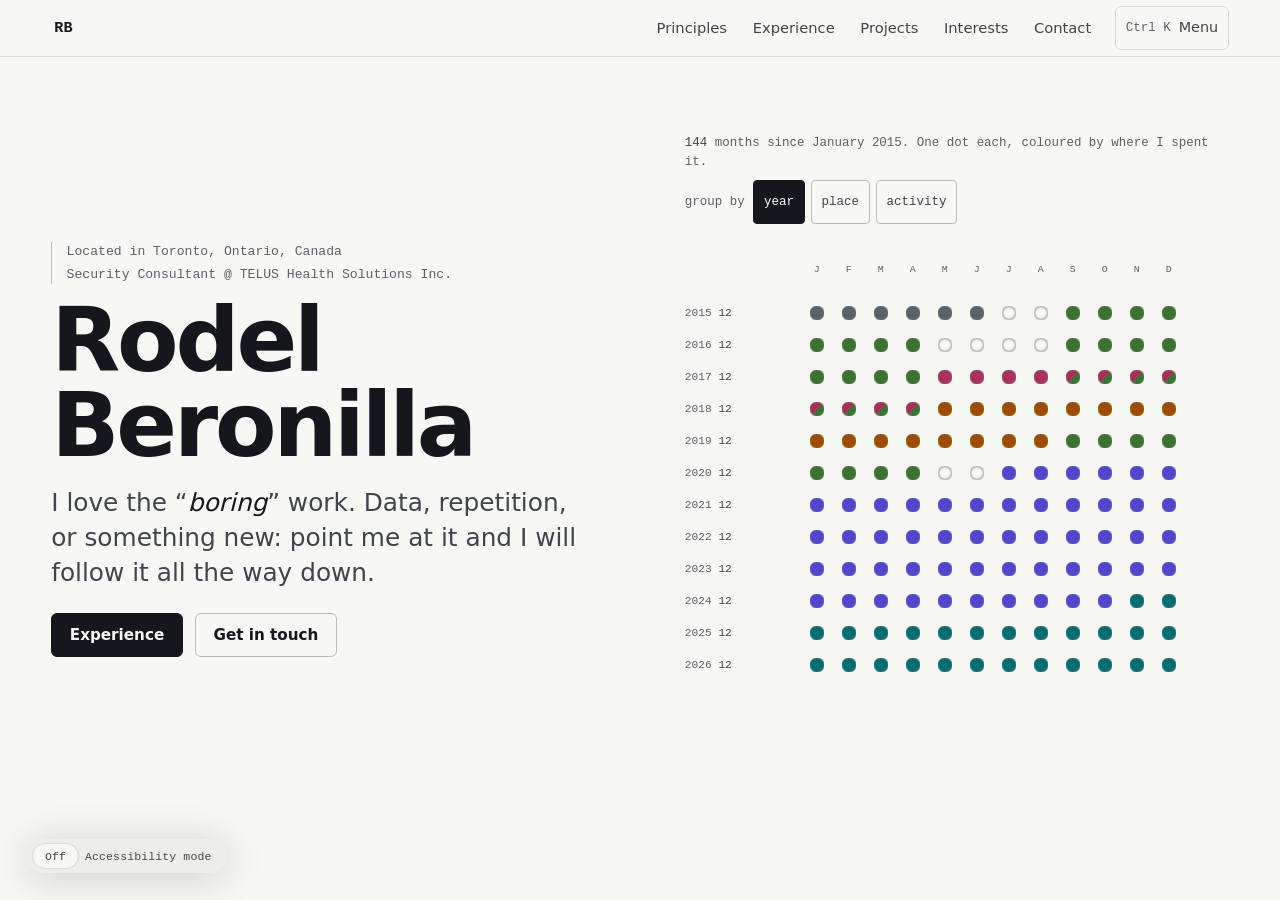
==== site/index.html @ 33fe9b0d "feat(site): accessibility switch matches microsoft.ai (status chip pill bottom-left, in the phone me" ====
<!doctype html>
<html lang="en" class="no-js" data-theme="dark">
<head>
  <meta charset="utf-8">
  <meta name="viewport" content="width=device-width, initial-scale=1, viewport-fit=cover">
  <title>Rodel Beronilla</title>
  <meta name="description" content="Rodel Beronilla. I love the “boring” work: data, repetition, or something new. Security, risk and compliance for healthcare at TELUS Health Solutions in Toronto, Ontario.">
  <link rel="canonical" href="https://beronilla.rodeo/">
  <link rel="icon" href="favicon.svg" type="image/svg+xml">
  <meta name="theme-color" content="#101216" media="(prefers-color-scheme: dark)">
  <meta name="theme-color" content="#f7f7f4" media="(prefers-color-scheme: light)">
  <meta property="og:type" content="profile">
  <meta property="og:title" content="Rodel Beronilla">
  <meta property="og:description" content="I love the “boring” work. Data, repetition, or something new: point me at it and I’ll follow it all the way down.">
  <meta property="og:url" content="https://beronilla.rodeo/">
  <meta property="og:image" content="https://beronilla.rodeo/og.png">
  <meta property="og:image:width" content="1200">
  <meta property="og:image:height" content="630">
  <meta property="og:image:alt" content="Rodel Beronilla. Every month since January 2015, drawn as a grid of dots and grouped by year.">
  <meta name="twitter:card" content="summary_large_image">
  <meta name="twitter:image" content="https://beronilla.rodeo/og.png">

  <link rel="stylesheet" href="style.css">
  <script>document.documentElement.classList.replace('no-js','js');try{var t=localStorage.getItem('theme')||(matchMedia('(prefers-color-scheme: light)').matches?'light':'dark');document.documentElement.setAttribute('data-theme',t)}catch(e){}</script>
  <script src="app.js" defer></script>

  <script type="application/ld+json">
  {"@context":"https://schema.org","@type":"Person","name":"Rodel Beronilla","url":"https://beronilla.rodeo/","jobTitle":"Security Consultant I","worksFor":{"@type":"Organization","name":"TELUS Health Solutions Inc."},"alumniOf":{"@type":"CollegeOrUniversity","name":"Ontario Tech University"},"address":{"@type":"PostalAddress","addressLocality":"Toronto","addressRegion":"Ontario","addressCountry":"CA"},"sameAs":["https://ca.linkedin.com/in/rodel-beronilla","https://github.com/rodelBeronilla"]}
  </script>
</head>
<body>
  <a class="skip" href="#how">Skip to content</a>

  <header class="top">
    <div class="top-in">
      <a class="mark" href="/" aria-label="Rodel Beronilla, home">RB</a>
      <nav class="topnav" aria-label="Sections">
        <a href="#how">Principles</a>
        <a href="#experience">Experience</a>
        <a href="#projects">Projects</a>
        <a href="#interests">Interests</a>
        <a href="#contact">Contact</a>
        <span class="nav-ind" aria-hidden="true"></span>
      </nav>
      <div class="top-actions">
        <button class="cmd-btn" id="cmd-open" type="button" commandfor="cmdk" command="show-modal" aria-haspopup="dialog" aria-controls="cmdk">
          <span class="cmd-key" id="cmd-key" aria-hidden="true">&#8984;K</span><span class="cmd-label">Menu</span>
        </button>
      </div>
    </div>
    <div class="pull" id="pull" aria-hidden="true"><i></i><span>Pull down for menu</span></div>
  </header>
  <div class="sheet" id="sheet" aria-hidden="true" role="dialog" aria-label="Menu">
    <div class="sheet-in">
      <p class="sheet-title">Menu</p>
      <ul class="sheet-list" id="sheet-list"></ul>
      <label class="a11y-switch" for="a11y-switch-m"><span class="a11y-status"><span data-a11y-status aria-hidden="true">Off</span><input id="a11y-switch-m" data-a11y-switch type="checkbox" role="switch" aria-checked="false" aria-label="Accessibility mode"></span><span aria-hidden="true">Accessibility mode</span></label>
      <button class="sheet-close" id="sheet-close" type="button"><i></i>Pull up to close</button>
    </div>
  </div>

  <main>
    <section class="page hero" id="top">
      <div class="page-in hero-grid">
        <div class="hero-inner">
          <p class="meta"><span>Located in Toronto, Ontario, Canada</span><span class="meta-full">Security Consultant @ TELUS Health Solutions Inc.</span><span class="meta-short" aria-hidden="true">Security Consultant @ TELUS Health</span></p>
          <h1 class="name"><span>Rodel</span><span>Beronilla</span></h1>
          <p class="tag">I love the &ldquo;<em>boring</em>&rdquo; work. Data, repetition, or something new: point me at it and I will follow it all the way down.</p>
          <div class="cta">
            <a class="btn primary" href="#experience">Experience</a>
            <a class="btn" href="#contact">Get in touch</a>
          </div>
        </div>
        <figure class="pivot" id="pivot">
          <figcaption class="pivot-head">
            <p class="pivot-q"><span id="pivot-n">143</span> months since January 2015. One dot each, coloured by where I spent it.</p>
            <div class="pivot-ctrl" role="group" aria-label="Group the months by">
              <span class="pivot-lab" aria-hidden="true">group by</span>
              <button type="button" data-view="year" aria-pressed="true">year</button>
              <button type="button" data-view="org" aria-pressed="false">place</button>
              <button type="button" data-view="kind" aria-pressed="false">activity</button>
            </div>
            <p class="pivot-hl" id="pivot-hl" aria-live="polite"></p>
          </figcaption>
          <div class="pivot-plot" id="pivot-plot"></div>
        </figure>
      </div>
    </section>

    <section class="page" id="how">
      <div class="page-in sec">
        <div class="sec-head"><h2 class="kicker">Principles</h2><p class="kicker-sub">Four, wherever I am.</p></div>
        <div class="sec-body">
          <p class="statement statement-lg">The data comes before the answer.</p>
          <p class="lead">I go at a problem like a researcher. I’ll push an approach further than most people would, and when the evidence finally refuses, I stop arguing with it, ask the people around me and take another route.</p>
          <ul class="tenets">
            <li tabindex="0">
              <h3>Say only what is true</h3>
              <p>Integrity and transparency, in practice. I say what I actually know, give credit where it belongs, and own my part when something goes wrong. If a claim needs stretching to sound good, it isn’t mine to make.</p>
              <p class="tenet-why">Trust is slow to earn and quick to lose, and I’d rather be believed than impressive.</p>
            </li>
            <li tabindex="0">
              <h3>Get the question right</h3>
              <p>Context before action. I want to understand what’s really being asked, and why, before I commit to anything, and I’ll keep asking until it’s clear. Once it is, I’m all in.</p>
              <p class="tenet-why">Most wasted effort starts as a good answer to the wrong question.</p>
            </li>
            <li tabindex="0">
              <h3>Start from the data</h3>
              <p>Curiosity with discipline. I’d rather sit with the evidence until the shape of a problem is obvious than defend a solution I reached for too early. When the data disagrees with me, the data wins.</p>
              <p class="tenet-why">Being right early feels good. Being right in the end is what actually helps anyone.</p>
            </li>
            <li tabindex="0">
              <h3>Take something from everything</h3>
              <p>Every job, team and mistake leaves something worth keeping. I pay attention to what each one taught me and carry it into the next thing.</p>
              <p class="tenet-why">The parts that were uncomfortable at the time are the ones I still use.</p>
            </li>
          </ul>
        </div>
      </div>
    </section>

    <section class="page" id="experience">
      <div class="page-in xp">
        <div class="sec-head xp-top"><h2 class="kicker">Experience</h2><p class="kicker-sub">Oldest first. Step through.</p><p class="band-hl" id="band-hl" aria-live="polite"></p></div>
        <div class="band-wrap" id="band-wrap">
          <div class="band-years" id="band-years" aria-hidden="true"></div>
          <div class="band" id="band" role="group" aria-label="Timeline, January 2015 to now"></div>
          <div class="band-under" id="band-under" aria-hidden="true"></div>
        </div>
        <div class="xp-main">
        <ol class="tl xp-roles" id="xp-roles">
            <li data-i="0" data-end="2019" data-from="2018-05" data-to="2019-08"><span class="tl-when">May 2018 to Aug 2019</span><div class="tl-what"><h3>Celestica International</h3><p class="tl-role">Cyber Security and IT Risk Management Intern</p><p>Security governance at a manufacturer whose clients came with regulations attached: audit findings tracked to closure, a multi-factor rollout across sites, account and access validations, and a phishing and awareness programme with reporting on whether it worked.</p><ul class="skills" aria-label="Skills and competencies"><li>Identity and access</li><li>Multi-factor authentication</li><li>Security awareness</li><li>Phishing campaigns</li><li>NIST SP 800-171</li><li>Python</li></ul></div></li>
            <li data-i="1" data-end="2021" data-from="2020-07" data-to="2021-07"><span class="tl-when">Jul 2020 to Jul 2021</span><div class="tl-what"><h3>Rogers Communications</h3><p class="tl-role">Technology New Graduate</p><p>Three four-month rotations: Technology Service Design, Data Networks Engineering, and Device Accreditation. Automated the Android test flows that had been run by hand and documented a wireless geo-location build.</p><ul class="skills" aria-label="Skills and competencies"><li>Test automation</li><li>Android</li><li>Technical documentation</li></ul></div></li>
            <li data-i="2" data-end="2024" data-from="2021-08" data-to="2024-10"><span class="tl-when">Jul 2021 to Oct 2024</span><div class="tl-what"><h3>Rogers Communications</h3><p class="tl-role">Technology Solutions Designer</p><p>Network solutions from requirement to approved design: pinning down what was really being asked for, proving it could be built, costing and scheduling it defensibly, and settling security requirements early enough to shape the design.</p><ul class="skills" aria-label="Skills and competencies"><li>Solution design</li><li>Security architecture</li><li>Requirements analysis</li><li>Risk assessment</li><li>Cost and schedule estimation</li><li>Stakeholder workshops</li></ul></div></li>
            <li data-i="3" data-end="2026" data-from="2024-11" data-to="now"><span class="tl-when">Nov 2024 to now</span><div class="tl-what"><h3>TELUS Health Solutions Inc.</h3><p class="tl-role">Security Consultant I</p><p>Assurance for a health business: the internal assessments behind its certifications, evidence ready before an auditor asks, and impact checks on proposed changes while they’re still proposals. Pipelines and reporting that let a small team keep pace.</p><ul class="skills" aria-label="Skills and competencies"><li>ISO 27001</li><li>SOC 2</li><li>Audit readiness</li><li>PHIPA and PIPEDA</li><li>Quebec Law 25</li><li>Google Apps Script</li><li>Python</li><li>Power BI</li></ul></div></li>
        </ol>
        <div class="xp-nav"><button type="button" class="btn" id="xp-prev" disabled>Earlier</button><button type="button" class="btn" id="xp-next">Later</button><span class="xp-pos" id="xp-pos" aria-live="polite">1 of 4</span></div>
        </div>
        <div class="xp-side">
          <div class="xp-block" id="education">
            <h3 class="kicker">Education</h3>
            <ol class="tl">
              <li class="cred" data-year="2020"><span class="tl-when">Sep 2015 to Apr 2020 <small class="cred-tag">in progress</small></span><div class="tl-what"><h3>Ontario Tech University</h3><p>Bachelor of Information Technology (Honours), Networking and Information Technology Security.</p><p class="honours"><span class="cred" data-year="2015">Dean&rsquo;s List 2015</span>, <span class="cred" data-year="2020">President&rsquo;s List 2020</span>.</p><ul class="skills" aria-label="Skills and competencies"><li>Penetration testing</li><li>Digital forensics</li><li>Cryptography</li><li>Routing and switching</li><li>SQL</li><li>Linux hardening</li></ul></div></li>
            </ol>
          </div>
          <div class="xp-block" id="certifications">
            <h3 class="kicker">Certifications</h3>
            <ol class="tl">
              <li class="cred" data-year="2026"><span class="tl-when">Nov 2026 <small class="cred-tag">later</small></span><div class="tl-what"><h3>Certified Information Systems Security Professional (CISSP)</h3><p>ISC<sup>2</sup>. <a href="https://www.credly.com/badges/d0cca9c0-13dc-4911-b00d-494c27513bf5/public_url" target="_blank" rel="noopener noreferrer">Verify on Credly</a></p></div></li>
              <li class="cred" data-year="2026"><span class="tl-when">Oct 2026 <small class="cred-tag">later</small></span><div class="tl-what"><h3>SQL (Advanced)</h3><p>HackerRank. <a href="https://www.hackerrank.com/certificates/8c44d48ef649" target="_blank" rel="noopener noreferrer">Verify on HackerRank</a></p></div></li>
            </ol>
          </div>
        </div>
      </div>
    </section>

    <section class="page" id="projects">
      <div class="page-in sec">
        <div class="sec-head"><h2 class="kicker">Projects</h2><p class="kicker-sub">Three in use, one still an idea.</p></div>
        <div class="sec-body">
          <ul class="built">
            <li>
              <a href="https://fantasyscout.beronilla.rodeo/" target="_blank" rel="noopener noreferrer"><h3>FantasyScout<i class="arrow" aria-hidden="true"><svg viewBox="0 0 24 24"><path d="M7 17L17 7M9 7h8v8"/></svg></i></h3></a>
              <p class="built-meta"><i class="st st-live" aria-hidden="true"></i>Open source, MIT. <a href="https://github.com/rodelBeronilla/fantasyscout" target="_blank" rel="noopener noreferrer">Source</a></p>
              <p>A data platform for fantasy basketball. Pulls from public sources, checks what it pulls, and serves a scouting board, a notebook or a SQL console in the browser.</p>
              <ul class="skills" aria-label="Built with"><li>Python</li><li>dbt</li><li>Databricks</li><li>Delta Lake</li><li>Cloudflare</li><li>Astro</li><li>React</li><li>GitHub Actions</li></ul>
            </li>
            <li>
              <a href="https://volleyballtactics.beronilla.rodeo/" target="_blank" rel="noopener noreferrer"><h3>volleyball-tactics<i class="arrow" aria-hidden="true"><svg viewBox="0 0 24 24"><path d="M7 17L17 7M9 7h8v8"/></svg></i></h3></a>
              <p class="built-meta"><i class="st st-live" aria-hidden="true"></i>Self-hosted, for my team</p>
              <p>Lineups, rotations and formations for a volleyball team, set up in a minute and shared. Replaced the scrap paper before every match.</p>
              <ul class="skills" aria-label="Built with"><li>React</li><li>Vite</li><li>Docker</li><li>Caddy</li></ul>
            </li>
            <li>
              <h3>NIST OSCAL assessment platform</h3>
              <p class="built-meta"><i class="st st-plan" aria-hidden="true"></i>Planned. Nothing built yet</p>
              <p>Assessments still run on scattered documents and the same evidence gets gathered twice. OSCAL makes a control a record instead of a paragraph; this is the tool to build on it.</p>
              <ul class="skills" aria-label="Built on"><li>OSCAL</li><li>NIST SP 800-53</li><li>Python</li></ul>
            </li>
            <li>
              <h3>This site</h3>
              <p class="built-meta"><i class="st st-here" aria-hidden="true"></i>You are here</p>
              <p>Portfolio. Work and background in one place, built to load fast.</p>
              <ul class="skills" aria-label="Built with"><li>HTML</li><li>CSS</li><li>JavaScript</li><li>Caddy</li><li>Python</li></ul>
            </li>
          </ul>
        </div>
      </div>
    </section>

    <section class="page" id="interests">
      <div class="page-in sec">
        <div class="sec-head"><h2 class="kicker">Interests</h2><p class="kicker-sub">What they connect to. Pick one and go in.</p></div>
        <div class="sec-body">
          <div class="field-wrap">
            <svg class="links" id="ilinks" aria-hidden="true"></svg>
            <ul class="ifield" id="ifield">
              <li class="node"><button type="button" class="node-top" aria-expanded="false"><span class="node-name">Volleyball</span><span class="node-flavour">Outside hitter.</span></button><ol class="node-levels"><li>I play outside hitter and run my team’s lineups and rotations.</li><li class="ph">Placeholder: how I got into volleyball.</li><li>The lineups got drawn on scrap paper before every match until I built <a href="#projects">volleyball-tactics</a>.</li></ol></li>
              <li class="node"><button type="button" class="node-top" aria-expanded="false"><span class="node-name">Basketball</span><span class="node-flavour">Raptors, and the Tempo.</span></button><ol class="node-levels"><li>I follow the Raptors and the Tempo and play fantasy in both leagues; <a href="#projects">FantasyScout</a> is the numbers side of that.</li><li class="ph">Placeholder: how I got into basketball.</li><li>I got to two Tempo games this year: against the Lynx during the Carnival Celebration Game, and against the Fever during the mascot unveiling.</li></ol></li>
              <li class="node"><button type="button" class="node-top" aria-expanded="false"><span class="node-name">Baseball</span><span class="node-flavour">Blue Jays.</span></button><ol class="node-levels"><li>A fan, not a player.</li><li class="ph">Placeholder: how I got into baseball.</li><li class="ph">Placeholder: a specific baseball story.</li></ol></li>
              <li class="node"><button type="button" class="node-top" aria-expanded="false"><span class="node-name">MMA</span><span class="node-flavour">UFC and PFL.</span></button><ol class="node-levels"><li>A fan of both promotions.</li><li class="ph">Placeholder: how I got into mma.</li><li class="ph">Placeholder: a specific mma story.</li></ol></li>
              <li class="node"><button type="button" class="node-top" aria-expanded="false"><span class="node-name">Photography</span><span class="node-flavour">Street, mostly.</span></button><ol class="node-levels"><li>Street first, portraits and landscapes when the light is right.</li><li class="ph">Placeholder: how I got into photography.</li><li class="ph">Placeholder: a specific photography story.</li></ol></li>
              <li class="node"><button type="button" class="node-top" aria-expanded="false"><span class="node-name">Board games</span><span class="node-flavour">When there’s a table.</span></button><ol class="node-levels"><li>Whatever’s on the table.</li><li class="ph">Placeholder: how I got into board games.</li><li class="ph">Placeholder: a specific board games story.</li></ol></li>
              <li class="node"><button type="button" class="node-top" aria-expanded="false"><span class="node-name">Shooters</span><span class="node-flavour">Competitive ones, when there’s time.</span></button><ol class="node-levels"><li>Competitive when there’s time, casual when there isn’t.</li><li class="ph">Placeholder: how I got into shooters.</li><li class="ph">Placeholder: a specific shooters story.</li></ol></li>
              <li class="node"><button type="button" class="node-top" aria-expanded="false"><span class="node-name">Film and TV</span><span class="node-flavour">Sci-fi and fantasy, crime and thrillers.</span></button><ol class="node-levels"><li>Sci-fi and fantasy, crime and thrillers, comedy, action, horror.</li><li class="ph">Placeholder: how I got into film and tv.</li><li class="ph">Placeholder: a specific film and tv story.</li></ol></li>
              <li class="node"><button type="button" class="node-top" aria-expanded="false"><span class="node-name">Work, off the clock</span><span class="node-flavour">Data engineering and analytics.</span></button><ol class="node-levels"><li>Data engineering and analytics, AI security and governance, compliance, and the security tooling that joins them.</li><li class="ph">Placeholder: how I got into work, off the clock.</li><li>The next thing is the <a href="#projects">OSCAL assessment platform</a>.</li></ol></li>
              <li class="node sat"><a class="node-top" href="#projects"><span class="node-name">FantasyScout</span><span class="node-flavour">project</span></a></li>
              <li class="node sat"><a class="node-top" href="#projects"><span class="node-name">volleyball-tactics</span><span class="node-flavour">project</span></a></li>
              <li class="node sat"><a class="node-top" href="#projects"><span class="node-name">OSCAL platform</span><span class="node-flavour">planned</span></a></li>
            </ul>
            <div class="focus" id="ifocus" hidden></div>
          </div>
        </div>
      </div>
    </section>

    <section class="page page-end" id="contact">
      <div class="page-in sec">
        <div class="sec-head"><h2 class="kicker">Contact</h2><p class="kicker-sub">Straight to my inbox.</p></div>
        <div class="sec-body">
          <p class="statement statement-lg">Say hello.</p>
          <p class="lead">This lands in my inbox and I reply from there. LinkedIn works too, and GitHub is where the building happens.</p>
          <form class="mailform" action="/contact" method="post">
            <div class="field"><label for="c-name">Name</label><input id="c-name" name="name" type="text" required autocomplete="name" maxlength="120"></div>
            <div class="field"><label for="c-email">Your email</label><input id="c-email" name="email" type="email" required autocomplete="email" maxlength="200"></div>
            <div class="field field-wide"><label for="c-msg">Message</label><textarea id="c-msg" name="message" required rows="5" maxlength="4000"></textarea></div>
            <div class="field-foot"><div class="meter" aria-hidden="true"><i id="c-meter"></i></div><span class="count" id="c-count"></span></div>
            <div class="field hp" aria-hidden="true"><label for="c-site">Website</label><input id="c-site" name="website" type="text" tabindex="-1" autocomplete="off"></div>
            <div class="cta">
              <button class="btn primary" type="submit" id="c-send">Send</button>
              <a class="btn" href="https://ca.linkedin.com/in/rodel-beronilla" rel="me">LinkedIn</a>
              <a class="btn" href="https://github.com/rodelBeronilla" rel="me">GitHub</a>
            </div>
          </form>
        </div>
      </div>
      <footer class="foot">
        <p>&copy; 2026 Rodel Beronilla. No analytics, no trackers, nothing to accept.</p>
        <p><span id="colophon-live">System fonts, no images, one stylesheet, one script.</span> No frameworks, no build step.</p>
        <p class="foot-print"><button type="button" class="linkish" id="print-link">Print or save as PDF</button></p>
      </footer>
    </section>
  </main>
  <nav class="a11y" aria-label="Accessibility controls"><label class="a11y-switch" for="a11y-switch"><span class="a11y-status"><span data-a11y-status aria-hidden="true">Off</span><input id="a11y-switch" data-a11y-switch type="checkbox" role="switch" aria-checked="false" aria-label="Accessibility mode"></span><span aria-hidden="true">Accessibility mode</span></label></nav>
  <nav class="swipe" id="swipe" aria-label="Views">
    <i class="chev" aria-hidden="true"></i>
    <ol class="swipe-dots" id="swipe-dots"></ol>
    <i class="chev r" aria-hidden="true"></i>
    <span class="swipe-txt" id="swipe-txt">Swipe for next</span>
  </nav>


  <dialog class="cmdk" id="cmdk" aria-label="Command menu">
    <div class="cmdk-in">
      <div class="cmdk-bar"><input class="cmdk-input" id="cmdk-input" type="text" placeholder="Type a command or search" autocomplete="off" spellcheck="false" aria-label="Search commands"><button class="cmdk-close" id="cmdk-close" type="button" aria-label="Close menu">Close</button></div>
      <ul class="cmdk-list" id="cmdk-list" role="listbox"></ul>
      <p class="cmdk-hint"><span>&#8593;&#8595; navigate</span><span>&#8629; run</span><span>esc close</span></p>
    </div>
  </dialog>
</body>
</html>
---- site/style.css ----
/* beronilla.rodeo: one screen per section, built around the data */

:root {
  color-scheme: dark;
  --bg:     light-dark(#f7f7f4, #101216);
  --bg-2:   light-dark(#eeeee9, #171a20);
  --fg:     light-dark(#15171c, #eceef2);
  --fg-2:   light-dark(#40444d, #b4b9c4);
  --muted:  light-dark(#5b606b, #8c93a1);
  --line:   light-dark(#d9d9d2, #262a33);
  --line-2: light-dark(#bdbdb4, #3a404c);
  --accent: light-dark(#0b6b73, #5fd0d8);
  --mark:   light-dark(#9a4d00, #ffb454);
  --violet: light-dark(#4f46c8, #a49cff);
  --edu:    light-dark(#3f7033, #8fcf7a);
  --rose:   light-dark(#a3325c, #f58fb4);
  --sans: system-ui, -apple-system, "Segoe UI", Roboto, "Helvetica Neue", Arial, sans-serif;
  --mono: ui-monospace, "SF Mono", Menlo, Consolas, "Liberation Mono", monospace;
  --ease: cubic-bezier(.2, .75, .25, 1);
  --gutter: clamp(1.25rem, 4vw, 4rem);
  --wrap: min(100%, 86rem);
  --top-h: 3.5rem;
  --page-pad: clamp(1.5rem, 4vh, 4rem);
  box-sizing: border-box;
}
html[data-theme="light"] { color-scheme: light; }
html[data-theme="dark"]  { color-scheme: dark; }
*, *::before, *::after { box-sizing: inherit; }

html { background: var(--bg); -webkit-text-size-adjust: 100%; }
body {
  margin: 0; background: var(--bg); color: var(--fg);
  font: clamp(1rem, .25vw + .95rem, 1.1rem)/1.6 var(--sans);
  font-variant-numeric: tabular-nums;
}
a { color: inherit; text-decoration-color: var(--line-2); text-underline-offset: .22em; }
a:hover { text-decoration-color: var(--accent); }
:focus-visible { outline: 2px solid var(--accent); outline-offset: 3px; border-radius: 2px; }
h1, h2, h3, p, ul, ol { margin: 0; }
ul, ol { padding: 0; list-style: none; }
button { font: inherit; color: inherit; background: none; border: 0; cursor: pointer; }
.skip { position: absolute; left: -999px; top: 0; background: var(--fg); color: var(--bg); padding: .5rem .8rem; z-index: 100; }
.skip:focus { left: .5rem; top: .5rem; }

/* top bar */
.top { position: sticky; top: 0; z-index: 20; background: var(--bg); border-bottom: 1px solid var(--line); padding-top: env(safe-area-inset-top, 0); }
.top-in { display: flex; align-items: center; gap: 1.5rem; width: var(--wrap); margin: 0 auto; height: var(--top-h); padding: 0 var(--gutter); }
.mark { font: 600 .95rem var(--mono); text-decoration: none; letter-spacing: .02em; min-width: 2.75rem; min-height: 2.75rem; display: grid; place-items: center; margin-left: -.6rem; }
.topnav { display: flex; gap: clamp(1rem, 2vw, 2rem); margin-left: auto; position: relative; }
.nav-ind { position: absolute; bottom: .45rem; left: 0; width: 0; height: 1px; background: var(--accent); opacity: 0; transition: left .3s var(--ease), width .3s var(--ease), opacity .2s; }
.nav-ind.on { opacity: 1; }
.topnav a { color: var(--fg-2); text-decoration: none; font-size: .92rem; padding: .5rem 0; border-bottom: 1px solid transparent; white-space: nowrap; }
.topnav a:hover { border-bottom-color: var(--line-2); }
.topnav a:hover, .topnav a[aria-current] { color: var(--fg); }
.top-actions { display: flex; align-items: center; gap: .25rem; }
.pull, .sheet, .swipe { display: none; }
.a11y { position: fixed; left: calc(27px + env(safe-area-inset-left, 0)); bottom: calc(27px + env(safe-area-inset-bottom, 0)); z-index: 25; display: flex; align-items: center; padding: 4px 15px 4px 5px; border-radius: 50px; background: var(--bg-2); color: var(--fg-2); box-shadow: 0 4px 40px rgb(0 0 0 / .18); }
.a11y-switch { display: flex; align-items: center; gap: 6px; font: .72rem var(--mono); letter-spacing: .01em; color: inherit; cursor: pointer; user-select: none; }
.a11y-status { position: relative; display: inline-grid; place-items: center; width: 47px; height: 26px; border-radius: 50px; background: var(--bg); color: var(--fg-2); border: 1px solid var(--line); transition: background .15s, color .15s, border-color .15s; }
.a11y-status input { position: absolute; inset: 0; width: 100%; height: 100%; margin: 0; appearance: none; -webkit-appearance: none; border: 0; background: transparent; border-radius: 50px; cursor: pointer; }
.a11y-status input:focus-visible { outline: 2px solid var(--accent); outline-offset: 2px; }
.a11y-status.is-checked { background: var(--fg); color: var(--bg); border-color: var(--fg); }
.sheet .a11y-switch { display: none; }
.no-js .a11y, .no-js .a11y-switch { display: none; }
.cmd-btn { display: flex; gap: .5rem; align-items: center; min-height: 2.75rem; padding: 0 .6rem; color: var(--fg-2); font-size: .9rem; border: 1px solid var(--line); border-radius: 6px; }
.cmd-btn:hover { border-color: var(--line-2); color: var(--fg); }
.cmd-key { font: .78rem var(--mono); color: var(--muted); }

/* one view at a time; a view taller than the screen scrolls inside itself, the document never does */
.page { display: flex; padding: var(--page-pad) 0; border-top: 1px solid var(--line-2); }
.page:first-of-type { border-top: 0; }
.page-in { width: var(--wrap); margin: auto; padding: 0 var(--gutter); }
.js body { height: 100dvh; display: flex; flex-direction: column; overflow: hidden; }
.js main { flex: 1; min-height: 0; }
.js .page { display: none; height: 100%; overflow-y: auto; overflow-x: hidden; border-top: 0; }
@media (min-width: 56.01rem) and (pointer: fine) { .js .page { padding-bottom: calc(var(--page-pad) + 3.6rem); } }
.js .page.on { display: flex; }

/* hero */
.hero-grid { display: grid; grid-template-columns: minmax(0, 1fr) minmax(0, 34rem); gap: clamp(1rem, 3vh, 3.5rem) clamp(2rem, 5vw, 5rem); align-items: center; }
.meta { display: grid; justify-items: start; gap: .2rem; font: .82rem/1.45 var(--mono); color: var(--muted); margin-bottom: clamp(.6rem, 1.6vh, 1.4rem); border-left: 1px solid var(--line-2); padding-left: .9rem; }
.meta span { text-wrap: nowrap; }
.meta-short { display: none; }
.name { font-size: min(clamp(2.6rem, 7vw, 6.5rem), 10dvh); line-height: .95; font-weight: 650; letter-spacing: -.035em; }
.name span { display: block; }
.tag em { font-style: italic; color: var(--fg); }
.tag { margin-top: clamp(.6rem, 2vh, 2rem); max-width: 34rem; font-size: min(clamp(1.05rem, 1vw + .8rem, 1.55rem), 3dvh); line-height: 1.4; color: var(--fg-2); text-wrap: pretty; }
.cta { display: flex; flex-wrap: wrap; gap: .75rem; margin-top: clamp(.9rem, 2.5vh, 2.25rem); }
.btn { display: inline-flex; align-items: center; min-height: 2.75rem; padding: 0 1.1rem; border: 1px solid var(--line-2); border-radius: 6px; text-decoration: none; font-weight: 550; font-size: .95rem; }
.btn:hover { border-color: var(--fg); }
.btn.primary { background: var(--fg); color: var(--bg); border-color: var(--fg); }
.btn.primary:hover { background: var(--accent); border-color: var(--accent); }

/* sections */
.sec { display: grid; grid-template-columns: minmax(8rem, 12rem) minmax(0, 1fr); column-gap: clamp(1.5rem, 4vw, 4rem); }
.sec-head { align-self: start; }
.kicker { font: 600 .85rem var(--mono); letter-spacing: .02em; color: var(--accent); }
.kicker-sub { margin-top: .4rem; font-size: .85rem; line-height: 1.4; color: var(--muted); }
.sec-body { min-width: 0; }
.statement { font-size: min(clamp(1.8rem, 3vw + .7rem, 3.2rem), 7dvh); line-height: 1.1; letter-spacing: -.025em; font-weight: 650; margin-bottom: clamp(.5rem, 1.5vh, 1rem); }
.statement-lg { font-size: min(clamp(2.4rem, 5vw + .8rem, 5rem), 8dvh); }
.statement .w { display: inline-block; }
.js .statement.rise .w { opacity: 0; transform: translateY(.45em); animation: rise .48s var(--ease) forwards; }
@keyframes rise { to { opacity: 1; transform: none; } }
.lead { font-size: clamp(1.02rem, .4vw + .9rem, 1.25rem); color: var(--fg-2); max-width: 46rem; text-wrap: pretty; }
.rules { margin-top: clamp(1.5rem, 4vh, 3rem); display: grid; gap: clamp(1rem, 2.5vh, 2.25rem) clamp(1.5rem, 3vw, 3rem); grid-template-columns: repeat(auto-fit, minmax(22rem, 1fr)); }

/* interests: a field of nine things, each one a zoom into the next fact */
.field-wrap { position: relative; }
.ifield { position: relative; height: clamp(24rem, calc(100dvh - var(--top-h) - 2 * var(--page-pad) - 1rem), 30rem); }
.links { position: absolute; inset: 0; width: 100%; height: 100%; overflow: visible; pointer-events: none; }
.links line { stroke: var(--line-2); stroke-width: 1; shape-rendering: crispEdges; transition: stroke .3s var(--ease), opacity .3s var(--ease); }
.links line.lit { stroke: var(--accent); }
.field-wrap.hl .links line:not(.lit), .field-wrap.zoomed .links line { opacity: .5; }
.ifield { z-index: 1; }
.node { --base: translate(-50%, 0); position: absolute; left: var(--x); top: var(--y); width: 11rem; transform: var(--base); transition: opacity .35s var(--ease), transform .35s var(--ease); }
.node:nth-child(1) { --x: 14%; --y: 22%; }
.node:nth-child(2) { --x: 38%; --y: 22%; }
.node:nth-child(3) { --x: 62%; --y: 22%; }
.node:nth-child(4) { --x: 86%; --y: 22%; }
.node:nth-child(5) { --x: 14%; --y: 58%; }
.node:nth-child(8) { --x: 38%; --y: 58%; }
.node:nth-child(6) { --x: 62%; --y: 58%; }
.node:nth-child(7) { --x: 86%; --y: 58%; }
.node:nth-child(9) { --x: 50%; --y: 84%; }
.node.sat { width: auto; --base: translate(-50%, 0); }
.anchor { position: absolute; left: 50%; top: 0; width: 7px; height: 7px; border-radius: 50%; background: var(--line-2); transform: translate(-50%, -50%); transition: background .3s var(--ease); }
.node.sat .anchor { display: none; }
.node.hot .anchor, .node.near .anchor { background: var(--accent); }
.ifield.hl .node:not(.near):not(.hot) { opacity: .5; }
.ifield.hl .node.hot { transform: var(--base) scale(1.04); }
.node-top { display: grid; gap: .1rem; justify-items: center; text-align: center; padding: .55rem .4rem .3rem; margin: 0; border-radius: 6px; color: inherit; text-decoration: none; width: 100%; }
.node-top:hover .node-name, .node-top:focus-visible .node-name { text-decoration: underline; text-decoration-color: var(--accent); text-underline-offset: .2em; }
.node-name { font-weight: 620; font-size: clamp(1rem, .35vw + .85rem, 1.2rem); line-height: 1.2; white-space: nowrap; }
.node-flavour { color: var(--muted); font-size: .8rem; line-height: 1.3; max-width: 20ch; display: -webkit-box; -webkit-line-clamp: 2; -webkit-box-orient: vertical; overflow: hidden; text-wrap: balance; }
.node.sat .node-top { padding: .28rem .6rem; border: 1px solid var(--line-2); border-radius: 999px; grid-auto-flow: column; align-items: baseline; gap: .4rem; background: var(--bg); }
.node.sat .node-name { font: 500 .7rem var(--mono); }
.node.sat .node-flavour { font: .6rem var(--mono); max-width: none; display: block; }
.js .node-levels { display: none; }
.js .ifield.zoomed { pointer-events: none; }
.js .ifield.zoomed .node { opacity: 0; }
.js .ifield.zoomed .node.chosen { opacity: .12; transform: var(--base) scale(1.12); }
.focus { position: absolute; inset: 0; z-index: 2; display: grid; align-content: center; justify-items: start; gap: .6rem; max-width: 40rem; margin: 0 auto; opacity: 0; transform: scale(.6); transition: opacity .45s var(--ease), transform .45s var(--ease); pointer-events: none; }
.focus[hidden] { display: none; }
.focus.on { opacity: 1; transform: none; pointer-events: auto; }
.focus-name { font: 600 .85rem var(--mono); letter-spacing: .02em; color: var(--accent); }
.trail { display: grid; gap: .2rem; }
.trail li { color: var(--fg-2); opacity: .6; font-size: 1rem; line-height: 1.4; }
.fact { font-size: clamp(1.4rem, 1.6vw + .8rem, 2.3rem); line-height: 1.2; letter-spacing: -.02em; font-weight: 620; text-wrap: pretty; transform-origin: left center; }
.fact a { text-decoration-color: var(--line-2); }
.fact.ph, .trail li.ph, .node-levels li.ph { color: var(--muted); font-style: italic; font-weight: 500; }
.focus-foot { display: flex; align-items: center; gap: .75rem; margin-top: .5rem; }
.depth { display: inline-flex; gap: 4px; margin-right: .25rem; }
.depth i { width: 8px; height: 8px; border-radius: 50%; box-shadow: inset 0 0 0 2px var(--line-2); transition: background .25s, box-shadow .25s; }
.depth i.on { background: var(--accent); box-shadow: inset 0 0 0 2px var(--accent); }
.focus-foot .btn[disabled] { opacity: .6; cursor: default; }
/* arrival: nodes land left to right, then the rails draw */
.js .ifield:not(.in) .node { opacity: 0; transform: var(--base) scale(.85); }
.js .ifield.in .node { transition-delay: var(--d, 0ms); }
.links line { stroke-dasharray: var(--len, 1000); stroke-dashoffset: var(--len, 1000); }
.field-wrap.in .links line { stroke-dashoffset: 0; transition: stroke-dashoffset .6s ease .55s, stroke .3s var(--ease), opacity .3s var(--ease); }
@keyframes breathe { to { transform: scale(1.02); } }
.js .ifield.in .node-top { animation: breathe 7s ease-in-out infinite alternate; }
.js .ifield.in .node:nth-child(even) .node-top { animation-duration: 8.5s; animation-direction: alternate-reverse; }
.js .ifield.in .node:nth-child(3n) .node-top { animation-delay: -3s; }
.no-js .ifield { display: block; height: auto; }
.no-js .node { position: static; transform: none; width: auto; margin: 0 0 1rem; max-width: none; }
.no-js .node-top { justify-items: start; text-align: left; }
.no-js .links, .no-js .anchor { display: none; }
.no-js .node-flavour { max-width: none; display: block; }
.no-js .node-levels { display: grid; gap: .15rem; padding: .25rem 0 0 .9rem; border-left: 1px solid var(--line-2); color: var(--fg-2); font-size: .95rem; }
@media (max-width: 56rem) {
  .ifield { height: auto; max-height: calc(100dvh - var(--top-h) - 2 * var(--page-pad) - 5rem); display: flex; flex-direction: column; justify-content: center; gap: .15rem; padding-left: 2.1rem; }
  .node, .node.sat { --base: translate(0, 0); position: relative; left: auto; top: auto; width: auto; }
  .node:nth-child(1) { order: 1; } .node:nth-child(11) { order: 2; } .node:nth-child(2) { order: 3; } .node:nth-child(10) { order: 4; }
  .node:nth-child(3) { order: 5; } .node:nth-child(4) { order: 6; } .node:nth-child(5) { order: 7; margin-top: .9rem; } .node:nth-child(8) { order: 8; }
  .node:nth-child(6) { order: 9; } .node:nth-child(7) { order: 10; } .node:nth-child(9) { order: 11; margin-top: .9rem; } .node:nth-child(12) { order: 12; }
  .anchor { left: -1rem; top: .95rem; transform: translate(-50%, -50%); }
  .node.sat { align-self: start; margin-left: 1.4rem; }
  .node-top { width: auto; padding: .25rem .4rem; justify-items: start; text-align: left; gap: .05rem; }
  .node { align-self: start; }
  .node-name { font-size: .95rem; }
  .node-flavour { font-size: .74rem; line-height: 1.25; max-width: none; -webkit-line-clamp: 1; }
  .node.sat .node-top { padding: .2rem .5rem; }
  .focus { max-width: none; }
}

/* principles */
.tenets { margin-top: clamp(.75rem, 2.5vh, 2.5rem); display: grid; gap: clamp(.5rem, 1.8vh, 2rem) clamp(1.5rem, 3vw, 3.5rem); grid-template-columns: repeat(2, minmax(0, 1fr)); }
.tenets > li { border-top: 1px solid var(--line-2); padding-top: clamp(.45rem, 1.2vh, .8rem); transition: opacity .25s var(--ease); }
/* when the four do not fit the screen they fold to their titles and open one at a time */
.js .tenets.fold > li { cursor: pointer; }
.js .tenets.fold > li > h3 { display: flex; justify-content: space-between; gap: 1rem; margin-bottom: 0; }
.js .tenets.fold > li > h3::after { content: "+"; color: var(--muted); font-weight: 400; }
.js .tenets.fold > li.open > h3 { margin-bottom: .3rem; }
.js .tenets.fold > li.open > h3::after { content: "\2212"; }
.js .tenets.fold > li > p { display: none; }
.js .tenets.fold > li.open > p { display: block; }
.js .tenets.fold > li.open .tenet-why { max-height: none; opacity: 1; margin-top: .6rem; }
.tenets > li:focus-visible { outline-offset: 6px; }
@media (max-width: 56rem) { .tenets { grid-template-columns: minmax(0, 1fr); } }
@media (hover: hover) {
  .js .tenet-why { max-height: 0; opacity: 0; overflow: hidden; margin-top: 0; transition: max-height .4s var(--ease), opacity .3s var(--ease), margin-top .3s var(--ease); }
  .js .tenets > li:hover .tenet-why, .js .tenets > li:focus-within .tenet-why { max-height: 8rem; opacity: 1; margin-top: .6rem; }
  .js .tenets:hover > li:not(:hover), .js .tenets:focus-within > li:not(:focus-within) { opacity: .5; }
}
.tenets h3 { font-size: 1.05rem; font-weight: 620; margin-bottom: .3rem; }
.tenets p { color: var(--fg-2); font-size: .95rem; text-wrap: pretty; }
.tenet-why { margin-top: .6rem; font-size: .88rem !important; color: var(--muted) !important; font-style: italic; }
.rules li { border-top: 1px solid var(--line); padding-top: 1rem; }
.rules h3, .built h3 { font-size: 1.05rem; font-weight: 620; margin-bottom: .35rem; }
.rules p, .built p { color: var(--fg-2); font-size: .96rem; text-wrap: pretty; }
/* contact form: plain fields, the same radius and rules as the buttons */
.mailform { margin-top: clamp(.75rem, 2vh, 2rem); display: grid; gap: clamp(.5rem, 1.2vh, .9rem) 1.25rem; grid-template-columns: repeat(2, minmax(0, 1fr)); max-width: 46rem; }
.field { display: grid; gap: .3rem; position: relative; }
.field::after { content: ""; position: absolute; left: 0; right: 0; bottom: 0; height: 2px; background: var(--accent); transform: scaleX(0); transform-origin: left; transition: transform .35s var(--ease); }
.field:focus-within::after { transform: scaleX(1); }
.field-foot { grid-column: 1 / -1; display: flex; align-items: center; gap: .75rem; margin-top: -.5rem; min-height: 1.2rem; }
.meter { flex: 1; height: 2px; background: transparent; overflow: hidden; }
.meter i { display: block; height: 100%; background: var(--accent); transform: scaleX(0); transform-origin: left; transition: transform .2s linear; }
.count { font: .72rem var(--mono); color: var(--muted); min-width: 5.5em; text-align: right; }
.btn.sending { position: relative; overflow: hidden; }
.btn.sending::after { content: ""; position: absolute; left: 0; bottom: 0; height: 2px; width: 40%; background: var(--bg); animation: sending 1s linear infinite; }
@keyframes sending { from { transform: translateX(-100%); } to { transform: translateX(250%); } }
.field-wide, .mailform .cta { grid-column: 1 / -1; }
.field label { font: 600 .78rem var(--mono); letter-spacing: .02em; color: var(--muted); }
.field input, .field textarea { font: inherit; color: var(--fg); background: transparent; border: 0; border-bottom: 1px solid var(--line-2); border-radius: 0; padding: .5rem 0; min-height: 2.75rem; width: 100%; }
.field textarea { resize: vertical; min-height: clamp(4.5rem, 12dvh, 7rem); }
.field input:focus-visible, .field textarea:focus-visible { outline: none; }
.hp { position: absolute; left: -10000px; top: auto; width: 1px; height: 1px; overflow: hidden; }
.mailform .cta { margin-top: .25rem; }
@media (max-width: 22rem) { .mailform { grid-template-columns: minmax(0, 1fr); } }
@media (max-width: 56rem) and (max-height: 700px) { .node-flavour { display: none; } .ifield { gap: .05rem; } #contact .lead { display: none; } #contact .foot p:nth-child(2) { display: none; } .pivot-hl { display: none; } }

/* experience: one role at a time, oldest first, stepped through */
.xp { display: grid; grid-template-columns: minmax(0, 1.5fr) minmax(0, 1fr); grid-template-areas: "top top" "band band" "main side"; column-gap: clamp(2rem, 5vw, 5rem); row-gap: clamp(.75rem, 2vh, 1.5rem); align-content: center; align-items: start; }
.xp-top { grid-area: top; display: grid; grid-template-columns: auto 1fr; column-gap: 1.25rem; align-items: baseline; }
.xp-top .kicker-sub { margin-top: 0; }
.band-hl { grid-column: 1 / -1; min-height: 1.4em; margin-top: .15rem; font: .78rem/1.4 var(--mono); color: var(--fg-2); }
.band-wrap { grid-area: band; --band-h: clamp(1.6rem, 3.6vh, 2.4rem); padding-bottom: 1.5rem; border-bottom: 1px solid var(--line); }
.band-years { position: relative; height: 1.2rem; font: .66rem/1 var(--mono); color: var(--muted); }
.band-years span { position: absolute; top: 0; transform: translateX(-50%); }
.band-years span:first-child { transform: none; }
.band-years span::after { content: ""; position: absolute; left: 50%; top: .85rem; width: 1px; height: 6px; background: var(--line-2); }
.band-years span:first-child::after { left: 0; }
.band { position: relative; height: var(--band-h); }
.cell { position: absolute; top: 0; bottom: 0; background: transparent; }
.run { position: absolute; top: 20%; bottom: 20%; border-radius: 3px; opacity: .38; transform-origin: left center; transition: opacity .35s var(--ease), transform .35s var(--ease); }
.run.cgap { background: var(--line); opacity: .55; }
.run-lab { display: none; position: absolute; inset: 0; padding: 0 .35rem; overflow: hidden; white-space: nowrap; text-overflow: ellipsis; font: .72rem/var(--band-h) var(--mono); color: var(--bg); font-weight: 600; }
.pivot-key { display: none; flex-wrap: wrap; gap: .4rem 1rem; margin-top: .6rem; font: .78rem var(--mono); color: var(--fg-2); }
.pivot-key li { display: inline-flex; align-items: center; gap: .4rem; }
.pivot-key .sw { width: .8rem; height: .8rem; border-radius: 50%; }
.run.hov { opacity: .7; }
.run.on { opacity: 1; transform: scaleY(1.22); }
.js .band:not(.in) .run { transform: scaleX(0); opacity: 0; }
.js .band.in .run { transition: transform .45s var(--ease) calc(var(--i, 0) * 28ms), opacity .3s linear calc(var(--i, 0) * 28ms); }
.seg { position: absolute; top: -.5rem; bottom: -.5rem; background: transparent; border: 0; padding: 0; cursor: pointer; border-radius: 4px; }
.seg:focus-visible { outline: 2px solid var(--accent); outline-offset: 3px; }
.ubar { position: absolute; top: calc(86.6% + 4px); height: 2px; border-radius: 1px; opacity: 0; transform: scaleX(0); transform-origin: left center; transition: opacity .3s var(--ease), transform .4s var(--ease); }
.ubar.on { opacity: 1; transform: none; }
.sc0 { background: var(--edu); } .sc1 { background: var(--mark); } .sc2 { background: var(--violet); } .sc3 { background: var(--accent); }
.band-under { position: relative; height: 2.4rem; font: .66rem/1 var(--mono); color: var(--muted); }
.band-under .deg { position: absolute; top: .3rem; height: 1.5px; background: var(--edu); }
.band-under .deg::after { content: ""; position: absolute; left: 0; top: 1.5px; width: 1px; height: .4rem; background: var(--line-2); }
.band-under .deg-lab { position: absolute; top: .95rem; white-space: nowrap; }
.band-under .mk { position: absolute; top: 0; width: 0; height: 0; border-left: 4px solid transparent; border-right: 4px solid transparent; border-bottom: 6px solid var(--accent); transform: translateX(-50%); }
.band-under .mk-lab { position: absolute; right: 0; top: .95rem; text-align: right; white-space: nowrap; }
.band-under .cred.pending { opacity: .45; }
.xp-main { grid-area: main; display: grid; row-gap: .9rem; min-width: 0; }
.xp-side { grid-area: side; display: grid; gap: clamp(.9rem, 2vh, 1.5rem); border-left: 1px solid var(--line); padding-left: clamp(1.25rem, 2.5vw, 2.5rem); }
.xp-nav { display: flex; align-items: center; gap: .9rem; }
.xp-nav .btn { min-height: 2.25rem; padding: 0 .9rem; font-size: .85rem; }
.xp-nav .btn:disabled { opacity: .4; cursor: default; }
.xp-pos { font: .75rem var(--mono); color: var(--muted); line-height: 2.25rem; }
.no-js .xp-nav, .no-js .band-wrap { display: none; }
.js .xp-roles { display: grid; }
.js .xp-roles > li { grid-area: 1 / 1; opacity: 0; visibility: hidden; }
.js .xp-roles > li.is-active, .js .xp-roles > li.leaving { opacity: 1; visibility: visible; }
.xp .xp-roles > li, .xp .xp-roles > li:first-child { border-top: 0; padding-top: 0; }
.xp-roles .tl-when { margin-bottom: .35rem; display: block; }
.xp-roles .tl-what h3 { font-size: clamp(1.25rem, 1vw + .85rem, 1.6rem); letter-spacing: -.015em; line-height: 1.15; }
.xp-roles .tl-role { font-size: .95rem; margin-top: .25rem; }
.xp-roles .tl-what .tl-role + p { font-size: .95rem; line-height: 1.55; margin-top: .6rem; max-width: 58ch; }
.xp-roles .skills { margin-top: .8rem; }
.tl-what p { font-size: .89rem; }
.cred { transition: opacity .3s var(--ease); }
.cred.pending { opacity: .45; }
.cred-tag { display: none; font: .62rem var(--mono); color: var(--muted); border: 1px solid var(--line-2); border-radius: 3px; padding: .08rem .3rem; margin-left: .4rem; vertical-align: middle; }
.cred.pending > .tl-when > .cred-tag { display: inline-block; }
.honours { margin-top: .3rem; }
.xp-side .tl-when { display: block; }
.xp-side .tl-what h3 { font-size: 1rem; }
.no-js .xp { grid-template-columns: minmax(0, 1fr); grid-template-areas: "top" "main" "side"; row-gap: 1.5rem; }
.no-js .cred-tag { display: none; }
.no-js .xp-roles { display: grid; gap: .75rem; }
.xp-block > .kicker { margin-bottom: .6rem; }
.tl-role { color: var(--fg-2); font-size: .88rem; line-height: 1.4; }
.tl-what .tl-role + p { margin-top: .3rem; }
.tl > li { display: grid; grid-template-columns: 9.5rem minmax(0, 1fr); gap: 0 1.5rem; padding: .8rem 0; border-top: 1px solid var(--line); }
.tl > li:first-child { border-top: 0; padding-top: 0; }
.tl-when { font: .8rem/1.7 var(--mono); color: var(--muted); }
.tl-what h3 { font-size: 1.02rem; font-weight: 620; }
.tl-what p { color: var(--fg-2); margin-top: .12rem; font-size: .92rem; line-height: 1.48; }
.tl-what sup { font-size: .65em; line-height: 0; }
.skills { display: flex; flex-wrap: wrap; gap: .3rem; margin-top: .55rem; }
.skills li { font-size: .72rem; line-height: 1; padding: .3rem .45rem; border: 1px solid var(--line-2); border-radius: 4px; color: var(--fg-2); }

/* inside the experience page every entry stacks its date above the name */
.xp .tl > li { grid-template-columns: minmax(0, 1fr); gap: .1rem; }
.xp-side .tl > li { padding: .5rem 0 0; }
.xp-side .tl > li:first-child { border-top: 0; padding-top: 0; }
.xp-block > .kicker { margin-bottom: .5rem; }

/* projects */
.built { display: grid; gap: clamp(.9rem, 2vh, 1.6rem) clamp(1.5rem, 3vw, 3rem); grid-template-columns: repeat(2, minmax(0, 1fr)); align-items: start; }
.built .skills { margin-top: .6rem; }
.built-meta a { color: inherit; text-decoration: underline; text-decoration-color: var(--line-2); text-underline-offset: .2em; }
.built-meta a:hover { text-decoration-color: var(--accent); }

.built > li { border-top: 1px solid var(--line); padding-top: 1rem; }
.built > li > a { display: block; text-decoration: none; }
.built > li > a:hover h3 { text-decoration: underline; text-decoration-color: var(--accent); }
.built .built-meta { font: .75rem var(--mono); color: var(--muted); margin-bottom: .4rem; }
.st { display: inline-block; width: 8px; height: 8px; border-radius: 50%; vertical-align: middle; margin-right: .45rem; }
.st-live { background: var(--accent); }
.st-plan { box-shadow: inset 0 0 0 2px var(--line-2); }
.st-here { background: var(--fg); }
.js .page:not(.seen) .st { transform: scale(0); }
.js .page.seen .st { animation: pop .5s var(--ease) both; }
.js .page.seen .built > li:nth-child(2) .st { animation-delay: 120ms; }
.js .page.seen .built > li:nth-child(3) .st { animation-delay: 240ms; }
.js .page.seen .built > li:nth-child(4) .st { animation-delay: 360ms; }
@keyframes pop { 0% { transform: scale(0); } 60% { transform: scale(1.3); } 100% { transform: scale(1); } }
.built .skills li { transition: opacity .2s var(--ease), border-color .2s var(--ease), color .2s var(--ease); cursor: default; }
.built.tagging .skills li { opacity: .35; }
.built.tagging .skills li.lit { opacity: 1; border-color: var(--accent); color: var(--fg); }
.arrow { display: inline-block; width: .9em; height: .9em; margin-left: .3em; vertical-align: -.05em; }
.arrow svg { width: 100%; height: 100%; fill: none; stroke: currentColor; stroke-width: 2; stroke-linecap: round; stroke-linejoin: round; }

/* the pivot: one dot per calendar month, regrouped in place */
.no-js .pivot { display: none; }
.pivot { margin: 0; }
.pivot-head { display: grid; gap: clamp(.4rem, 1vh, .7rem); margin-bottom: clamp(.5rem, 1.4vh, 1rem); }
.pivot-q { font: .78rem/1.5 var(--mono); color: var(--muted); }
.pivot-q span { color: var(--fg-2); }
.pivot-ctrl { display: flex; flex-wrap: wrap; align-items: center; gap: .4rem; font: .78rem var(--mono); }
.pivot-lab { color: var(--muted); margin-right: .15rem; }
.pivot-ctrl button { font: inherit; color: var(--fg-2); border: 1px solid var(--line-2); border-radius: 4px; padding: 0 .6rem; min-height: 2.75rem; }
.pivot-ctrl button:hover { border-color: var(--fg); color: var(--fg); }
.pivot-ctrl button[aria-pressed="true"] { background: var(--fg); border-color: var(--fg); color: var(--bg); }
.pivot-plot { position: relative; transition: height .5s var(--ease); }
.glabel { position: absolute; left: 0; font: .7rem/1 var(--mono); color: var(--muted); white-space: nowrap; }
.glabel span { color: var(--fg-2); }
.glabel.side { max-width: 92px; overflow: hidden; text-overflow: ellipsis; font-size: .62rem; }
.glabel.side span { margin-right: .3em; }
.maxis { position: absolute; top: 0; font: .62rem/1 var(--mono); color: var(--muted); text-align: center; }
.dot { position: absolute; top: 0; left: 0; width: 16px; height: 16px; border-radius: 50%; opacity: 0; transition: opacity .25s linear; will-change: transform; }
.is-in .dot { opacity: 1; }
.c0 { background: var(--edu); }
.c1 { background: var(--mark); }
.c2 { background: var(--violet); }
.c3 { background: var(--accent); }
.c4 { background: var(--muted); }
.c5 { background: var(--rose); }
.both.b0 { background: linear-gradient(135deg, currentColor 0 50%, var(--edu) 50% 100%); }
.c1.both { color: var(--mark); }
.c5.both { color: var(--rose); }
.cgap { background: none; box-shadow: inset 0 0 0 2px var(--line-2); }
.pivot-plot[data-hl] .dot { opacity: .22; }
.pivot-plot[data-hl="c0"] .dot.c0, .pivot-plot[data-hl="c0"] .dot.b0 { opacity: 1; }
.pivot-plot[data-hl="c1"] .dot.c1, .pivot-plot[data-hl="c1"] .dot.b1 { opacity: 1; }
.pivot-plot[data-hl="c2"] .dot.c2, .pivot-plot[data-hl="c2"] .dot.b2 { opacity: 1; }
.pivot-plot[data-hl="c3"] .dot.c3, .pivot-plot[data-hl="c3"] .dot.b3 { opacity: 1; }
.pivot-plot[data-hl="c4"] .dot.c4, .pivot-plot[data-hl="c4"] .dot.b4 { opacity: 1; }
.pivot-plot[data-hl="c5"] .dot.c5, .pivot-plot[data-hl="c5"] .dot.b5 { opacity: 1; }
.pivot-plot[data-hl="gap"] .dot.cgap { opacity: 1; }
.pivot-hl { min-height: 1.5em; font: .78rem/1.5 var(--mono); color: var(--fg-2); }

/* footer: part of the last page, so the page ends where the page ends */
.page-end { flex-direction: column; justify-content: center; }
.page-end > .page-in { margin: auto 0; }
.foot { width: var(--wrap); margin: auto auto 0; padding: clamp(.6rem, 1.5vh, 1.25rem) var(--gutter) 0; border-top: 1px solid var(--line); display: flex; flex-wrap: wrap; gap: .25rem 1.5rem; font-size: .8rem; color: var(--muted); }
.foot p { margin: 0; }
#colophon-live { font-family: var(--mono); font-size: .8rem; }
.linkish { padding: 0; text-decoration: underline; text-decoration-color: var(--line-2); text-underline-offset: .22em; color: var(--fg-2); font-size: inherit; }

/* command palette */
.cmdk { border: 1px solid var(--line-2); border-radius: 8px; padding: 0; background: var(--bg); color: var(--fg); width: min(34rem, calc(100vw - 2rem)); margin: 12vh auto auto; }
.cmdk[open] { animation: cmdk-in .16s var(--ease); }
@keyframes cmdk-in { from { opacity: 0; transform: scale(.98); } }
.cmdk::backdrop { background: rgb(0 0 0 / .5); }
.cmdk-bar { display: flex; align-items: center; border-bottom: 1px solid var(--line); }
.cmdk-input { flex: 1; min-width: 0; padding: 1rem 1.1rem; border: 0; background: transparent; color: inherit; font: inherit; outline: none; }
.cmdk-close { display: none; font: .9rem var(--mono); color: var(--fg-2); padding: 0 1.1rem; min-height: 2.75rem; }
.cmdk-list { max-height: 50vh; overflow: auto; padding: .4rem; }
.cmdk-list li { display: flex; justify-content: space-between; gap: 1rem; padding: .65rem .7rem; border-radius: 5px; cursor: pointer; }
.cmdk-list li[aria-selected="true"] { background: var(--bg-2); }
.cmdk-list small { font: .75rem var(--mono); color: var(--muted); }
.cmdk-list .empty { color: var(--muted); cursor: default; }
.cmdk-hint { display: flex; gap: 1rem; padding: .6rem 1rem; border-top: 1px solid var(--line); font: .75rem var(--mono); color: var(--muted); }
::highlight(cmdk-match) { background: var(--mark); color: var(--bg); }
.toast { position: fixed; left: 50%; bottom: 2rem; transform: translateX(-50%); background: var(--fg); color: var(--bg); padding: .6rem 1rem; border-radius: 6px; font-size: .9rem; opacity: 0; pointer-events: none; }
.toast.is-on { opacity: 1; }

/* theme switch: the new look spreads out from the button */

/* 404 */
.notfound { width: var(--wrap); margin: 0 auto; padding: clamp(3rem, 10vw, 7rem) var(--gutter); }
.notfound h1 { font-size: clamp(2.2rem, 6vw, 4rem); letter-spacing: -.03em; margin: .5rem 0 1rem; }

@media (max-height: 820px) and (min-width: 56rem) { :root { --page-pad: .7rem; } }

@media (max-width: 86rem) {
  .sec { grid-template-columns: minmax(7rem, 9rem) minmax(0, 1fr); }
  .tl > li { grid-template-columns: 8.5rem minmax(0, 1fr); gap: 0 1.1rem; padding: .65rem 0; }
}

@media (max-height: 690px) {
  .skills li { font-size: .66rem; padding: .22rem .35rem; }
}

@media (max-width: 52rem) {
  .built { grid-template-columns: minmax(0, 1fr); }
}
@media (max-width: 62rem) {
  .hero-grid { grid-template-columns: minmax(0, 1fr); align-items: start; }
}

@media (max-width: 68rem) {
  .xp { grid-template-columns: minmax(0, 1fr); grid-template-areas: "top" "band" "main" "side"; row-gap: clamp(.6rem, 1.6vh, 1rem); }
  .xp-top .kicker-sub { display: none; }
  .band-hl { font-size: .72rem; min-height: 1.2em; }
  .band-wrap { --band-h: 1.3rem; padding-bottom: .9rem; }
  .band-years { height: .95rem; font-size: .56rem; }
  .band-years span::after { top: .7rem; }
  .band-years span:nth-child(even) { display: none; }
  .band-under { height: 1.9rem; font-size: .56rem; }
  .band-under .deg-lab, .band-under .mk-lab { top: .85rem; }
  .band-under .long { display: none; }
  .xp-main { row-gap: .5rem; }
  .xp-roles .tl-what h3 { font-size: 1.15rem; }
  .xp-roles .tl-role { font-size: .88rem; }
  .xp-roles .tl-what .tl-role + p { font-size: .88rem; line-height: 1.45; margin-top: .4rem; }
  .xp-roles .skills { margin-top: .5rem; }
  .xp-nav .btn { min-height: 2rem; padding: 0 .7rem; }
  .xp-pos { line-height: 2rem; }
  .xp-side { gap: .5rem; border-left: 0; padding-left: 0; }
  .xp-side .skills, .xp-side .honours, #education .tl-what > p { display: none; }
  .xp-block > .kicker { margin-bottom: .25rem; }
  .xp-side .tl > li { padding-top: .3rem; display: grid; grid-template-columns: auto minmax(0, 1fr); gap: 0 .6rem; align-items: baseline; }
  .xp-side .tl-when { font-size: .72rem; line-height: 1.4; }
  .xp-side .tl-what { display: flex; flex-wrap: wrap; gap: 0 .5rem; align-items: baseline; }
  .xp-side .tl-what h3 { font-size: .9rem; }
  .xp-side .tl-what p { margin-top: 0; font-size: .82rem; }
  #experience { padding: .6rem 0; }
}
@media (max-width: 68rem) and (max-height: 720px) {
  .xp { row-gap: .35rem; }
  .band-under { display: none; }
  .band-wrap { padding-bottom: .5rem; }
  .xp-side .xp-block:first-child { display: none; }
  .xp-roles .tl-what .tl-role + p { font-size: .84rem; line-height: 1.4; }
  .xp-pos { display: none; }
  .band-hl { display: none; }
  #experience { padding: .4rem 0; }
}
@media (max-width: 56rem) {
  .topnav, .cmd-key { display: none; }
  .top-actions { margin-left: auto; }
  .page { padding: clamp(1rem, 3vh, 3rem) 0; }
  .sec { grid-template-columns: minmax(0, 1fr); row-gap: 1.25rem; }
  .meta-full { display: none; }
  .meta-short { display: block; }
  .tl > li { grid-template-columns: minmax(0, 1fr); gap: .15rem; }
}

@media (pointer: coarse) { .cmdk-hint { display: none; } }
@media (max-width: 56rem), (pointer: coarse) {
  .cmd-btn { display: none; }
  .pull { position: absolute; left: 50%; top: 50%; transform: translate(-50%, -50%); display: flex; align-items: center; gap: .45rem; padding: .3rem .7rem; border: 1px solid var(--line); border-radius: 999px; background: var(--bg); color: var(--muted); font: .72rem var(--mono); white-space: nowrap; z-index: 21; }
  .pull i { width: 1.4rem; height: 3px; border-radius: 2px; background: var(--line-2); }
  .js .pull { animation: pull-nudge 2.4s var(--ease) .8s 2; }
  @keyframes pull-nudge { 0%, 100% { transform: translate(-50%, -50%); } 30% { transform: translate(-50%, calc(-50% + 6px)); } 60% { transform: translate(-50%, -50%); } }
  .sheet { display: block; position: fixed; inset: 0; z-index: 30; background: var(--bg); color: var(--fg); transform: translateY(-100%); visibility: hidden; transition: transform .38s var(--ease), visibility 0s .38s; padding-top: env(safe-area-inset-top, 0); }
  .sheet.open { transform: none; visibility: visible; transition: transform .38s var(--ease); }
  .sheet.drag { transition: none; visibility: visible; }
  .sheet-in { display: flex; flex-direction: column; height: 100%; padding: 0 var(--gutter); }
  .sheet-title { font: .8rem var(--mono); color: var(--accent); padding: 1.2rem 0 .4rem; border-bottom: 1px solid var(--line); }
  .sheet-list { flex: 1; display: flex; flex-direction: column; justify-content: safe center; gap: .1rem; overflow: auto; }
  .sheet-list button { width: 100%; display: flex; justify-content: space-between; align-items: baseline; gap: 1rem; padding: .85rem .4rem; font: inherit; font-size: 1.35rem; font-weight: 560; color: var(--fg); text-align: left; border-radius: 6px; }
  .sheet-list button:active { background: var(--bg-2); }
  .sheet-list small { font: .72rem var(--mono); color: var(--muted); }
  .sheet-list li.cur button { color: var(--accent); }
  .sheet-close { display: flex; flex-direction: column; align-items: center; gap: .4rem; padding: 1rem 0 calc(1.2rem + env(safe-area-inset-bottom, 0)); font: .75rem var(--mono); color: var(--muted); }
  .sheet-close i { width: 2.2rem; height: 4px; border-radius: 2px; background: var(--line-2); }
  .a11y { display: none; }
  .sheet .a11y-switch { display: flex; justify-content: center; padding: .9rem 0 .2rem; font-size: .8rem; border-top: 1px solid var(--line); }
  .js .swipe { display: flex; align-items: center; justify-content: center; gap: .6rem; flex: none; height: 3rem; padding-bottom: env(safe-area-inset-bottom, 0); border-top: 1px solid var(--line); background: var(--bg); font: .7rem var(--mono); color: var(--muted); }
  .swipe-dots { display: flex; gap: .35rem; }
  .swipe-dots button { width: 1.4rem; height: 1.4rem; display: grid; place-items: center; }
  .swipe-dots button::before { content: ""; width: 6px; height: 6px; border-radius: 50%; box-shadow: inset 0 0 0 1.5px var(--line-2); transition: background .2s, box-shadow .2s, transform .2s var(--ease); }
  .swipe-dots button[aria-current]::before { background: var(--accent); box-shadow: inset 0 0 0 1.5px var(--accent); transform: scale(1.25); }
  .chev { width: .45rem; height: .45rem; border-left: 1.5px solid var(--line-2); border-bottom: 1.5px solid var(--line-2); transform: rotate(45deg); }
  .chev.r { transform: rotate(-135deg); }
  .swipe-txt { margin-left: .4rem; }
  .swipe-txt[hidden] { display: none; }
  .js .swipe.nudge .swipe-txt { animation: swipe-nudge 1.6s var(--ease) .6s 2; }
  @keyframes swipe-nudge { 0%, 100% { transform: none; } 30% { transform: translateX(-5px); } 60% { transform: translateX(5px); } }
  .cmdk { width: 100vw; height: 100dvh; max-width: none; max-height: none; margin: 0; border: 0; border-radius: 0; }
  .cmdk[open] { animation-name: cmdk-up; }
  @keyframes cmdk-up { from { opacity: 0; transform: translateY(12px); } }
  .cmdk-in { display: flex; flex-direction: column; height: 100%; }
  .cmdk-bar { padding-top: env(safe-area-inset-top, 0); }
  .cmdk-input { font-size: 1.05rem; padding: 1.1rem 1.25rem; }
  .cmdk-close { display: block; }
  .cmdk-list { flex: 1; max-height: none; padding: .75rem; }
  .cmdk-list li { padding: 1rem .9rem; font-size: 1.15rem; border-radius: 6px; }
  .cmdk-hint { display: none; }
}
@media (max-height: 700px) {
  .sheet-list button { padding: .5rem .4rem; font-size: 1.15rem; }
  .sheet-title { padding-top: .8rem; }
  .sheet-close { padding-top: .6rem; }
}

/* each page settles in once, the first time it is seen */
@media (prefers-reduced-motion: no-preference) {
  .js .page:not(.hero) .sec-head, .js .page:not(.hero) .sec-body > * { opacity: 0; transform: translateY(10px); transition: opacity .55s var(--ease), transform .55s var(--ease); }
  .js .page:not(.hero) .sec-body > :nth-child(1) { transition-delay: 60ms; }
  .js .page:not(.hero) .sec-body > :nth-child(2) { transition-delay: 120ms; }
  .js .page:not(.hero) .sec-body > :nth-child(3) { transition-delay: 180ms; }
  .js .page:not(.hero) .sec-body > :nth-child(n+4) { transition-delay: 240ms; }
  .js .page.seen .sec-head, .js .page.seen .sec-body > * { opacity: 1; transform: none; }
}

@media (prefers-reduced-motion: reduce) {
  html { scroll-behavior: auto; }
  .dot, .pivot-plot, .tenets > li, .tenet-why, .field::after, .meter i, .nav-ind, .ifield, .focus, .run, .ubar, .seg, .cred, .depth i, .node, .anchor, .links line { transition: none; }
  .btn.sending::after, .node-top, .cmdk[open], .js .page.seen .st, .js .pull, .js .swipe.nudge .swipe-txt { animation: none; }
  .sheet, .sheet.open { transition: none; }
  .js .page:not(.seen) .st { transform: none; }
  .js .statement.rise .w { animation: none; opacity: 1; transform: none; }
}

@media print {
  @page { margin: 16mm; }
  html, html[data-theme="dark"], html[data-theme="light"] { color-scheme: light; }
  .js body { overflow: visible; }
  .js .page { display: block; height: auto; overflow: visible; }
  body { font-size: 11pt; line-height: 1.4; }
  .top, .cmdk, .sheet, .pull, .swipe, .a11y, .toast, .linkish, .hero .cta, .kicker-sub, .foot-print, .pivot-ctrl, .pivot-plot, .pivot-hl, .field-foot { display: none !important; }
  .page .sec-head, .page .sec-body > * { opacity: 1 !important; transform: none !important; }
  .tenet-why { max-height: none !important; opacity: 1 !important; margin-top: .6rem !important; }
  .tenets > li { opacity: 1 !important; }
  .tenets > li > p { display: block !important; }
  .tenets > li > h3::after { content: none !important; }
  .xp { display: block; }
  .band-wrap, .xp-nav, .cred-tag, .focus, .nav-ind, .links, .band-hl { display: none !important; }
  .js .xp-roles > li { position: static; grid-area: auto; opacity: 1; visibility: visible; }
  .xp-roles { display: grid; gap: .75rem; }
  .cred.pending { opacity: 1; }
  .ifield { display: block; height: auto; transform: none !important; opacity: 1 !important; }
  .node { position: static; transform: none !important; opacity: 1 !important; margin: 0 0 .75rem; max-width: none; width: auto; }
  .anchor { display: none; }
  .node-top { justify-items: start; text-align: left; }
  .node-flavour { max-width: none; display: block; }
  .node-top { animation: none !important; }
  .js .node-levels { display: block; padding-left: .9rem; }
  .st { animation: none !important; transform: none !important; }
  .statement .w { opacity: 1 !important; transform: none !important; animation: none !important; }
  .page { padding: .75rem 0; break-inside: avoid; display: block; border-top: 0; }
  a { text-decoration: none; }
}

/* accessibility mode: WCAG AAA palette, larger type, no motion, no colour-only meaning */
html[data-a11y="on"] {
  --bg: light-dark(#fbfbf8, #0b0c0e); --bg-2: light-dark(#f1f1ec, #15171b);
  --fg: light-dark(#141414, #f2f2f0); --fg-2: light-dark(#2b2b2b, #dcdcd8); --muted: light-dark(#4a4a4a, #b9b9b4);
  --line: light-dark(#767676, #8c8c88); --line-2: light-dark(#5c5c5c, #a3a39e);
  --accent: light-dark(#0a5a8f, #8fd3ff); --mark: light-dark(#a04a00, #ffb454); --violet: light-dark(#4a40c0, #aea6ff);
  --edu: light-dark(#2f6a2a, #93d27e); --rose: light-dark(#a0285a, #ff9ec2);
  font-size: 112.5%;
}
html[data-a11y="on"] body { font-size: 1.05rem; line-height: 1.6; letter-spacing: normal; }
html[data-a11y="on"] p, html[data-a11y="on"] li { max-width: 65ch; }
html[data-a11y="on"] .skills, html[data-a11y="on"] .tenets, html[data-a11y="on"] .built, html[data-a11y="on"] .swipe-dots, html[data-a11y="on"] .cmdk-list, html[data-a11y="on"] .sheet-list, html[data-a11y="on"] .ifield, html[data-a11y="on"] .xp-roles, html[data-a11y="on"] .tl { max-width: none; }
html[data-a11y="on"] .cmd-key, html[data-a11y="on"] .meta, html[data-a11y="on"] .kicker, html[data-a11y="on"] .kicker-sub, html[data-a11y="on"] .node-flavour, html[data-a11y="on"] .node.sat .node-name, html[data-a11y="on"] .node.sat .node-flavour, html[data-a11y="on"] .focus-name, html[data-a11y="on"] .count, html[data-a11y="on"] .field label, html[data-a11y="on"] .band-hl, html[data-a11y="on"] .band-years, html[data-a11y="on"] .band-under, html[data-a11y="on"] .xp-nav .btn, html[data-a11y="on"] .xp-pos, html[data-a11y="on"] .cred-tag, html[data-a11y="on"] .tl-when, html[data-a11y="on"] .xp-side .tl-when, html[data-a11y="on"] .skills li, html[data-a11y="on"] .built .built-meta, html[data-a11y="on"] .pivot-q, html[data-a11y="on"] .pivot-ctrl, html[data-a11y="on"] .glabel, html[data-a11y="on"] .glabel.side, html[data-a11y="on"] .maxis, html[data-a11y="on"] .pivot-hl, html[data-a11y="on"] .foot, html[data-a11y="on"] #colophon-live, html[data-a11y="on"] .cmdk-list small, html[data-a11y="on"] .cmdk-hint, html[data-a11y="on"] .pull, html[data-a11y="on"] .sheet-title, html[data-a11y="on"] .sheet-list small, html[data-a11y="on"] .sheet-close, html[data-a11y="on"] .swipe, html[data-a11y="on"] .pivot-key { font-size: .8rem !important; line-height: 1.5; }
html[data-a11y="on"] .skills li { line-height: 1.3; }
html[data-a11y="on"] a { text-decoration: underline; text-decoration-color: currentColor; text-decoration-thickness: 1.5px; }
html[data-a11y="on"] a.btn, html[data-a11y="on"] .mark { text-decoration: none; }
html[data-a11y="on"] .topnav a[aria-current] { text-decoration-thickness: 3px; }
html[data-a11y="on"] .btn, html[data-a11y="on"] .cmd-btn, html[data-a11y="on"] .pivot-ctrl button, html[data-a11y="on"] .cmdk, html[data-a11y="on"] .node.sat .node-top{ border-width: 1.5px; border-color: var(--line-2); }
html[data-a11y="on"] .skills li, html[data-a11y="on"] .cred-tag, html[data-a11y="on"] .a11y { border-color: var(--line-2); }
html[data-a11y="on"] .kicker { color: var(--accent); }
html[data-a11y="on"] .btn.primary { background: var(--accent); border-color: var(--accent); color: var(--bg); }
html[data-a11y="on"] :focus-visible, html[data-a11y="on"] .seg:focus-visible { outline: 3px solid var(--accent); outline-offset: 2px; }
html[data-a11y="on"] .cmdk::backdrop { background: rgb(0 0 0 / .7); }
html[data-a11y="on"] .cred.pending, html[data-a11y="on"] .band-under .cred.pending, html[data-a11y="on"] .built.tagging .skills li, html[data-a11y="on"] .xp-nav .btn:disabled, html[data-a11y="on"] .focus-foot .btn[disabled], html[data-a11y="on"] .run, html[data-a11y="on"] .run.hov, html[data-a11y="on"] .field-wrap.hl .node:not(.lit), html[data-a11y="on"] .pivot-plot[data-hl] .dot { opacity: 1; }
html[data-a11y="on"] .xp-nav .btn:disabled, html[data-a11y="on"] .focus-foot .btn[disabled] { opacity: .5; }
html[data-a11y="on"] .run.on { transform: none; outline: 2px solid var(--fg); outline-offset: 2px; }
html[data-a11y="on"] .run-lab { display: flex; align-items: center; font-size: .78rem !important; line-height: 1; }
html[data-a11y="on"] .band-wrap { --band-h: 2.6rem; }
html[data-a11y="on"] .pivot-key { display: flex; }
html[data-a11y="on"] .xp-nav .btn { min-height: 2.75rem; padding: 0 1.1rem; }
html[data-a11y="on"] .xp-pos { line-height: 2.75rem; }
html[data-a11y="on"] .tenet-why, html[data-a11y="on"].js .tenet-why, html[data-a11y="on"].js .tenets.fold > li.open .tenet-why { max-height: none; opacity: 1; margin-top: .6rem; overflow: visible; }
html[data-a11y="on"].js .tenets.fold > li > p { display: block; }
html[data-a11y="on"].js .tenets.fold > li > h3::after { content: none; }
html[data-a11y="on"].js .tenets.fold > li { cursor: default; }
html[data-a11y="on"] .ifield, html[data-a11y="on"] .field-wrap { position: static !important; height: auto !important; min-height: 0 !important; display: grid !important; gap: 1rem; transform: none !important; }
html[data-a11y="on"] .ifield > .node, html[data-a11y="on"] .ifield > .node:nth-child(n) { position: static !important; transform: none !important; width: auto !important; max-width: 65ch !important; margin: 0 !important; left: auto !important; top: auto !important; text-align: left !important; animation: none !important; }
html[data-a11y="on"] .node-top { animation: none !important; text-align: left; justify-items: start; }
html[data-a11y="on"] .links, html[data-a11y="on"] .anchor { display: none !important; }
html[data-a11y="on"].js .node-levels { display: grid; gap: .3rem; padding: .4rem 0 .2rem 1rem; border-left: 1px solid var(--line-2); color: var(--fg-2); }
html[data-a11y="on"] .node-levels li::before { content: counter(lvl) ". "; counter-increment: lvl; font-family: var(--mono); font-size: .8rem; color: var(--accent); }
html[data-a11y="on"] .node-levels { counter-reset: lvl; }
html[data-a11y="on"] .node.sat .node-levels { display: none; }
html[data-a11y="on"] .focus { display: none !important; }
html[data-a11y="on"] .cmd-btn { display: flex; }
html[data-a11y="on"] .swipe-dots button { position: relative; }
html[data-a11y="on"] .swipe-dots button:focus-visible::after { content: attr(aria-label); position: absolute; bottom: calc(100% + .3rem); left: 50%; transform: translateX(-50%); padding: .2rem .5rem; border: 2px solid var(--fg); border-radius: 4px; background: var(--bg); color: var(--fg); white-space: nowrap; }
html[data-a11y="on"] .swipe-dots button::before { width: 9px; height: 9px; box-shadow: inset 0 0 0 2px var(--fg); }
html[data-a11y="on"] .swipe-dots button[aria-current]::before { background: var(--fg); }
html[data-a11y="on"].js .page:not(.hero) .sec-head, html[data-a11y="on"].js .page:not(.hero) .sec-body > * { opacity: 1; transform: none; transition: none; }
html[data-a11y="on"].js .band .run, html[data-a11y="on"].js .band:not(.in) .run { transform: none; opacity: 1; transition: none; }
html[data-a11y="on"].js .ifield.in .node-top, html[data-a11y="on"].js .pull, html[data-a11y="on"].js .swipe.nudge .swipe-txt { animation: none; }
html[data-a11y="on"] .links line { stroke-dashoffset: 0; transition: none; }
html[data-a11y="on"] .plot .dot, html[data-a11y="on"] .pivot-plot.is-in .dot { transition: none; }
html[data-a11y="on"] .cmdk[open] { animation: none; }
html[data-a11y="on"] .sheet, html[data-a11y="on"] .sheet.open { transition: none; }
html[data-a11y="on"] { scroll-behavior: auto; }
html[data-a11y="on"] .dot, html[data-a11y="on"] .pivot-plot, html[data-a11y="on"] .tenets > li, html[data-a11y="on"] .tenet-why, html[data-a11y="on"] .field::after, html[data-a11y="on"] .meter i, html[data-a11y="on"] .nav-ind, html[data-a11y="on"] .ifield, html[data-a11y="on"] .focus, html[data-a11y="on"] .run, html[data-a11y="on"] .ubar, html[data-a11y="on"] .seg, html[data-a11y="on"] .cred, html[data-a11y="on"] .depth i, html[data-a11y="on"] .node, html[data-a11y="on"] .anchor, html[data-a11y="on"] .links line { transition: none; }
html[data-a11y="on"] .btn.sending::after, html[data-a11y="on"] .node-top, html[data-a11y="on"] .cmdk[open], html[data-a11y="on"].page.seen .st, html[data-a11y="on"].pull, html[data-a11y="on"].swipe.nudge .swipe-txt { animation: none; }
html[data-a11y="on"] .sheet, html[data-a11y="on"] .sheet.open { transition: none; }
html[data-a11y="on"].page:not(.seen) .st { transform: none; }
html[data-a11y="on"].statement.rise .w { animation: none; opacity: 1; transform: none; }
@media (max-width: 56rem) {
  html[data-a11y="on"] .run-lab { display: none; }
  html[data-a11y="on"] .band-under { height: 3.8rem; }
  html[data-a11y="on"] .band-under .mk-lab { top: 2.3rem; }
}
html[data-a11y="on"] .a11y { box-shadow: none; border: 1px solid var(--line-2); }
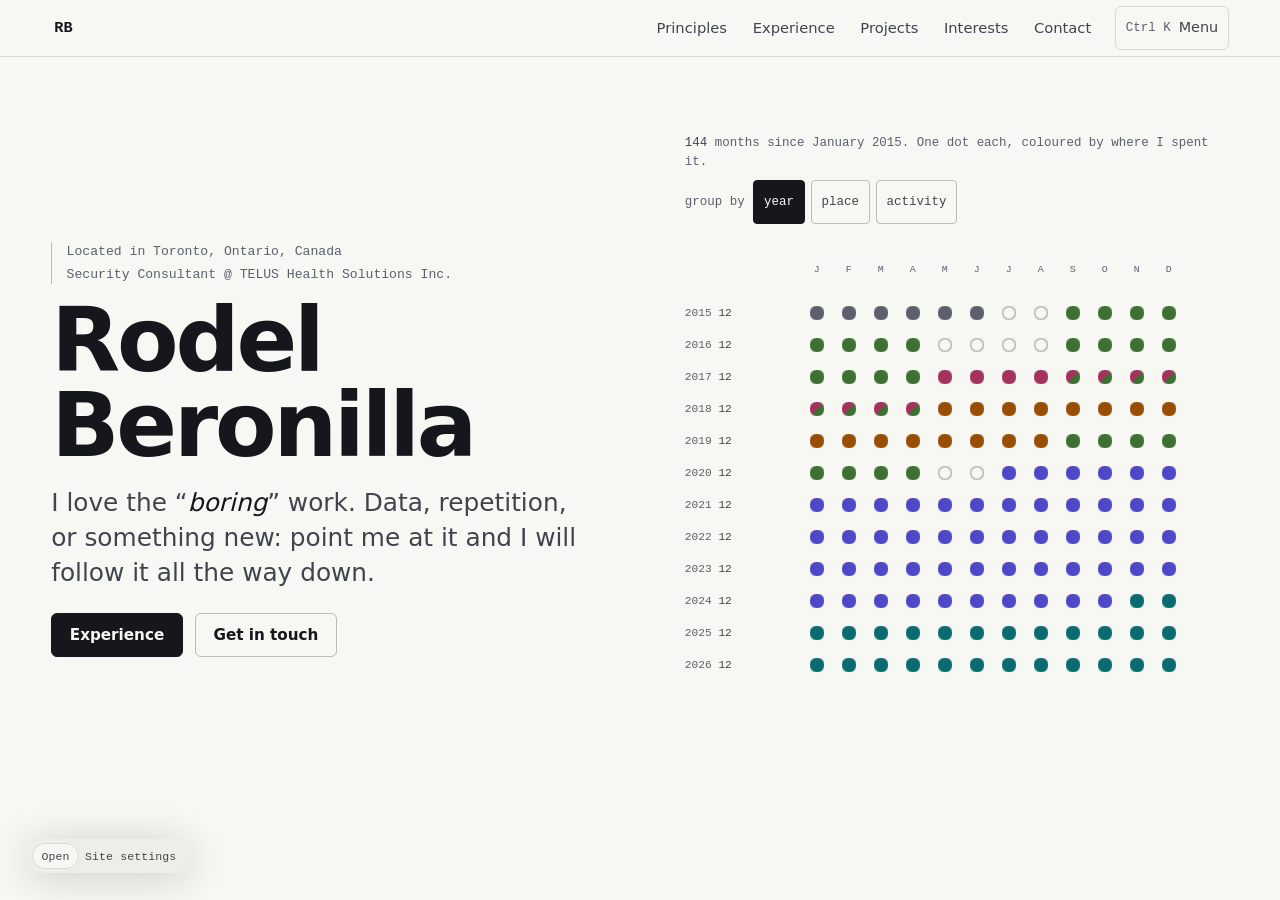
==== commit c17ef031: "feat(site): site settings stack (cookies note, accessibility mode, theme) in the microsoft.ai pill s" ====
--- a/site/index.html
+++ b/site/index.html
@@ -54,7 +54,6 @@
     <div class="sheet-in">
       <p class="sheet-title">Menu</p>
       <ul class="sheet-list" id="sheet-list"></ul>
-      <label class="a11y-switch" for="a11y-switch-m"><span class="a11y-status"><span data-a11y-status aria-hidden="true">Off</span><input id="a11y-switch-m" data-a11y-switch type="checkbox" role="switch" aria-checked="false" aria-label="Accessibility mode"></span><span aria-hidden="true">Accessibility mode</span></label>
       <button class="sheet-close" id="sheet-close" type="button"><i></i>Pull up to close</button>
     </div>
   </div>
@@ -241,7 +240,15 @@
       </footer>
     </section>
   </main>
-  <nav class="a11y" aria-label="Accessibility controls"><label class="a11y-switch" for="a11y-switch"><span class="a11y-status"><span data-a11y-status aria-hidden="true">Off</span><input id="a11y-switch" data-a11y-switch type="checkbox" role="switch" aria-checked="false" aria-label="Accessibility mode"></span><span aria-hidden="true">Accessibility mode</span></label></nav>
+  <nav class="a11y" id="ss" aria-label="Site settings">
+    <ul class="ss-rows" id="ss-rows" hidden>
+      <li><button class="ss-pill" id="ss-cookies" type="button" aria-expanded="false" aria-controls="ss-note"><span class="chip">None</span><span>Cookies</span></button></li>
+      <li><label class="ss-pill a11y-switch" for="a11y-switch"><span class="chip a11y-status"><span data-a11y-status aria-hidden="true">Off</span><input id="a11y-switch" data-a11y-switch type="checkbox" role="switch" aria-checked="false" aria-label="Accessibility mode"></span><span aria-hidden="true">Accessibility mode</span></label></li>
+      <li><button class="ss-pill" id="ss-theme" type="button" aria-label="Theme: Auto"><span class="chip" id="ss-theme-chip">Auto</span><span aria-hidden="true">Theme</span></button></li>
+    </ul>
+    <div class="ss-note" id="ss-note" hidden><p>No cookies. Your theme and accessibility choices stay in this browser and are never sent anywhere.</p><button class="btn" id="ss-clear" type="button">Clear saved choices</button></div>
+    <button class="ss-pill" id="ss-open" type="button" aria-expanded="false" aria-controls="ss-rows"><span class="chip" id="ss-open-chip">Open</span><span>Site settings</span></button>
+  </nav>
   <nav class="swipe" id="swipe" aria-label="Views">
     <i class="chev" aria-hidden="true"></i>
     <ol class="swipe-dots" id="swipe-dots"></ol>
--- a/site/style.css
+++ b/site/style.css
@@ -54,14 +54,19 @@
 .topnav a:hover, .topnav a[aria-current] { color: var(--fg); }
 .top-actions { display: flex; align-items: center; gap: .25rem; }
 .pull, .sheet, .swipe { display: none; }
-.a11y { position: fixed; left: calc(27px + env(safe-area-inset-left, 0)); bottom: calc(27px + env(safe-area-inset-bottom, 0)); z-index: 25; display: flex; align-items: center; padding: 4px 15px 4px 5px; border-radius: 50px; background: var(--bg-2); color: var(--fg-2); box-shadow: 0 4px 40px rgb(0 0 0 / .18); }
-.a11y-switch { display: flex; align-items: center; gap: 6px; font: .72rem var(--mono); letter-spacing: .01em; color: inherit; cursor: pointer; user-select: none; }
-.a11y-status { position: relative; display: inline-grid; place-items: center; width: 47px; height: 26px; border-radius: 50px; background: var(--bg); color: var(--fg-2); border: 1px solid var(--line); transition: background .15s, color .15s, border-color .15s; }
+.a11y { position: fixed; left: calc(27px + env(safe-area-inset-left, 0)); bottom: calc(27px + env(safe-area-inset-bottom, 0)); z-index: 25; display: flex; flex-direction: column; align-items: flex-start; gap: 6px; }
+.ss-rows { display: flex; flex-direction: column; align-items: flex-start; gap: 6px; }
+.ss-pill { display: flex; align-items: center; gap: 6px; padding: 4px 15px 4px 5px; border-radius: 50px; background: var(--bg-2); color: var(--fg-2); border: 0; box-shadow: 0 4px 40px rgb(0 0 0 / .18); font: .72rem var(--mono); letter-spacing: .01em; cursor: pointer; user-select: none; text-align: left; }
+.ss-pill:hover { color: var(--fg); }
+.ss-pill:focus-visible { outline: 2px solid var(--accent); outline-offset: 2px; }
+.chip { position: relative; display: inline-grid; place-items: center; min-width: 47px; height: 26px; padding: 0 8px; border-radius: 50px; background: var(--bg); color: var(--fg-2); border: 1px solid var(--line); transition: background .15s, color .15s, border-color .15s; }
+.chip.set, .a11y-status.is-checked { background: var(--fg); color: var(--bg); border-color: var(--fg); }
 .a11y-status input { position: absolute; inset: 0; width: 100%; height: 100%; margin: 0; appearance: none; -webkit-appearance: none; border: 0; background: transparent; border-radius: 50px; cursor: pointer; }
 .a11y-status input:focus-visible { outline: 2px solid var(--accent); outline-offset: 2px; }
-.a11y-status.is-checked { background: var(--fg); color: var(--bg); border-color: var(--fg); }
-.sheet .a11y-switch { display: none; }
-.no-js .a11y, .no-js .a11y-switch { display: none; }
+.ss-note { max-width: 18rem; padding: .8rem .95rem; border-radius: 12px; background: var(--bg-2); color: var(--fg-2); box-shadow: 0 4px 40px rgb(0 0 0 / .18); font-size: .85rem; line-height: 1.45; display: grid; gap: .6rem; justify-items: start; }
+.ss-note .btn { font-size: .8rem; min-height: 2rem; }
+.ss-rows[hidden], .ss-note[hidden] { display: none; }
+.no-js .a11y { display: none; }
 .cmd-btn { display: flex; gap: .5rem; align-items: center; min-height: 2.75rem; padding: 0 .6rem; color: var(--fg-2); font-size: .9rem; border: 1px solid var(--line); border-radius: 6px; }
 .cmd-btn:hover { border-color: var(--line-2); color: var(--fg); }
 .cmd-key { font: .78rem var(--mono); color: var(--muted); }
@@ -494,8 +499,9 @@
   .sheet-list li.cur button { color: var(--accent); }
   .sheet-close { display: flex; flex-direction: column; align-items: center; gap: .4rem; padding: 1rem 0 calc(1.2rem + env(safe-area-inset-bottom, 0)); font: .75rem var(--mono); color: var(--muted); }
   .sheet-close i { width: 2.2rem; height: 4px; border-radius: 2px; background: var(--line-2); }
-  .a11y { display: none; }
-  .sheet .a11y-switch { display: flex; justify-content: center; padding: .9rem 0 .2rem; font-size: .8rem; border-top: 1px solid var(--line); }
+  .js .page > .page-in { padding-bottom: 2.9rem; }
+  .a11y { left: calc(.75rem + env(safe-area-inset-left, 0)); bottom: calc(3rem + .6rem + env(safe-area-inset-bottom, 0)); }
+  .ss-pill { padding: 3px 12px 3px 4px; font-size: .68rem; }
   .js .swipe { display: flex; align-items: center; justify-content: center; gap: .6rem; flex: none; height: 3rem; padding-bottom: env(safe-area-inset-bottom, 0); border-top: 1px solid var(--line); background: var(--bg); font: .7rem var(--mono); color: var(--muted); }
   .swipe-dots { display: flex; gap: .35rem; }
   .swipe-dots button { width: 1.4rem; height: 1.4rem; display: grid; place-items: center; }
@@ -640,4 +646,4 @@
   html[data-a11y="on"] .band-under { height: 3.8rem; }
   html[data-a11y="on"] .band-under .mk-lab { top: 2.3rem; }
 }
-html[data-a11y="on"] .a11y { box-shadow: none; border: 1px solid var(--line-2); }
+html[data-a11y="on"] .ss-pill, html[data-a11y="on"] .ss-note { box-shadow: none; border: 1px solid var(--line-2); }
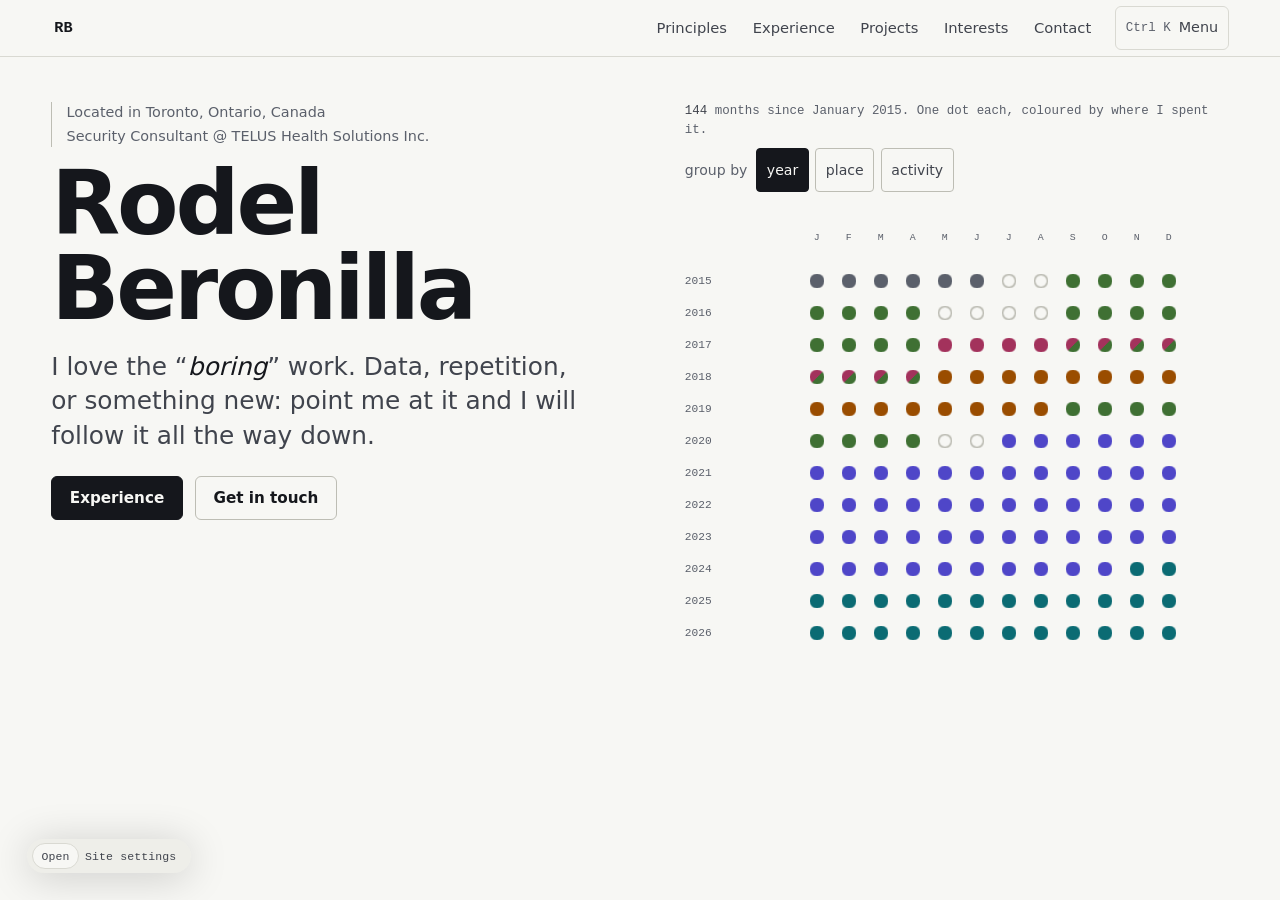
==== commit fc602c55: "design(site): polish pass, top-aligned views, mono for data, plain tag lists Views start at one offs" ====
--- a/site/index.html
+++ b/site/index.html
@@ -32,6 +32,7 @@
   <a class="skip" href="#how">Skip to content</a>
 
   <header class="top">
+    <h1 class="vh">Rodel Beronilla</h1>
     <div class="top-in">
       <a class="mark" href="/" aria-label="Rodel Beronilla, home">RB</a>
       <nav class="topnav" aria-label="Sections">
@@ -63,7 +64,7 @@
       <div class="page-in hero-grid">
         <div class="hero-inner">
           <p class="meta"><span>Located in Toronto, Ontario, Canada</span><span class="meta-full">Security Consultant @ TELUS Health Solutions Inc.</span><span class="meta-short" aria-hidden="true">Security Consultant @ TELUS Health</span></p>
-          <h1 class="name"><span>Rodel</span><span>Beronilla</span></h1>
+          <p class="name" aria-hidden="true"><span>Rodel</span><span>Beronilla</span></p>
           <p class="tag">I love the &ldquo;<em>boring</em>&rdquo; work. Data, repetition, or something new: point me at it and I will follow it all the way down.</p>
           <div class="cta">
             <a class="btn primary" href="#experience">Experience</a>
@@ -120,7 +121,7 @@
 
     <section class="page" id="experience">
       <div class="page-in xp">
-        <div class="sec-head xp-top"><h2 class="kicker">Experience</h2><p class="kicker-sub">Oldest first. Step through.</p><p class="band-hl" id="band-hl" aria-live="polite"></p></div>
+        <div class="sec-head xp-top"><h2 class="kicker">Experience</h2><p class="kicker-sub">Newest first. Step back.</p><p class="band-hl" id="band-hl" aria-live="polite"></p></div>
         <div class="band-wrap" id="band-wrap">
           <div class="band-years" id="band-years" aria-hidden="true"></div>
           <div class="band" id="band" role="group" aria-label="Timeline, January 2015 to now"></div>
@@ -128,25 +129,25 @@
         </div>
         <div class="xp-main">
         <ol class="tl xp-roles" id="xp-roles">
-            <li data-i="0" data-end="2019" data-from="2018-05" data-to="2019-08"><span class="tl-when">May 2018 to Aug 2019</span><div class="tl-what"><h3>Celestica International</h3><p class="tl-role">Cyber Security and IT Risk Management Intern</p><p>Security governance at a manufacturer whose clients came with regulations attached: audit findings tracked to closure, a multi-factor rollout across sites, account and access validations, and a phishing and awareness programme with reporting on whether it worked.</p><ul class="skills" aria-label="Skills and competencies"><li>Identity and access</li><li>Multi-factor authentication</li><li>Security awareness</li><li>Phishing campaigns</li><li>NIST SP 800-171</li><li>Python</li></ul></div></li>
-            <li data-i="1" data-end="2021" data-from="2020-07" data-to="2021-07"><span class="tl-when">Jul 2020 to Jul 2021</span><div class="tl-what"><h3>Rogers Communications</h3><p class="tl-role">Technology New Graduate</p><p>Three four-month rotations: Technology Service Design, Data Networks Engineering, and Device Accreditation. Automated the Android test flows that had been run by hand and documented a wireless geo-location build.</p><ul class="skills" aria-label="Skills and competencies"><li>Test automation</li><li>Android</li><li>Technical documentation</li></ul></div></li>
-            <li data-i="2" data-end="2024" data-from="2021-08" data-to="2024-10"><span class="tl-when">Jul 2021 to Oct 2024</span><div class="tl-what"><h3>Rogers Communications</h3><p class="tl-role">Technology Solutions Designer</p><p>Network solutions from requirement to approved design: pinning down what was really being asked for, proving it could be built, costing and scheduling it defensibly, and settling security requirements early enough to shape the design.</p><ul class="skills" aria-label="Skills and competencies"><li>Solution design</li><li>Security architecture</li><li>Requirements analysis</li><li>Risk assessment</li><li>Cost and schedule estimation</li><li>Stakeholder workshops</li></ul></div></li>
-            <li data-i="3" data-end="2026" data-from="2024-11" data-to="now"><span class="tl-when">Nov 2024 to now</span><div class="tl-what"><h3>TELUS Health Solutions Inc.</h3><p class="tl-role">Security Consultant I</p><p>Assurance for a health business: the internal assessments behind its certifications, evidence ready before an auditor asks, and impact checks on proposed changes while they’re still proposals. Pipelines and reporting that let a small team keep pace.</p><ul class="skills" aria-label="Skills and competencies"><li>ISO 27001</li><li>SOC 2</li><li>Audit readiness</li><li>PHIPA and PIPEDA</li><li>Quebec Law 25</li><li>Google Apps Script</li><li>Python</li><li>Power BI</li></ul></div></li>
+            <li data-i="0" data-end="2026" data-from="2024-11" data-to="now"><span class="tl-when">Nov 2024 to now</span><div class="tl-what"><h3>TELUS Health Solutions Inc.</h3><p class="tl-role">Security Consultant I</p><p>Assurance for a health business: the internal assessments behind its certifications, evidence ready before an auditor asks, and impact checks on proposed changes while they’re still proposals. Pipelines and reporting that let a small team keep pace.</p><ul class="skills" aria-label="Skills and competencies"><li>ISO 27001</li><li>SOC 2</li><li>Audit readiness</li><li>PHIPA and PIPEDA</li><li>Quebec Law 25</li><li>Google Apps Script</li><li>Python</li><li>Power BI</li></ul></div></li>
+            <li data-i="1" data-end="2024" data-from="2021-08" data-to="2024-10"><span class="tl-when">Jul 2021 to Oct 2024</span><div class="tl-what"><h3>Rogers Communications</h3><p class="tl-role">Technology Solutions Designer</p><p>Network solutions from requirement to approved design: pinning down what was really being asked for, proving it could be built, costing and scheduling it defensibly, and settling security requirements early enough to shape the design.</p><ul class="skills" aria-label="Skills and competencies"><li>Solution design</li><li>Security architecture</li><li>Requirements analysis</li><li>Risk assessment</li><li>Cost and schedule estimation</li><li>Stakeholder workshops</li></ul></div></li>
+            <li data-i="2" data-end="2021" data-from="2020-07" data-to="2021-07"><span class="tl-when">Jul 2020 to Jul 2021</span><div class="tl-what"><h3>Rogers Communications</h3><p class="tl-role">Technology New Graduate</p><p>Three four-month rotations: Technology Service Design, Data Networks Engineering, and Device Accreditation. Automated the Android test flows that had been run by hand and documented a wireless geo-location build.</p><ul class="skills" aria-label="Skills and competencies"><li>Test automation</li><li>Android</li><li>Technical documentation</li></ul></div></li>
+            <li data-i="3" data-end="2019" data-from="2018-05" data-to="2019-08"><span class="tl-when">May 2018 to Aug 2019</span><div class="tl-what"><h3>Celestica International</h3><p class="tl-role">Cyber Security and IT Risk Management Intern</p><p>Security governance at a manufacturer whose clients came with regulations attached: audit findings tracked to closure, a multi-factor rollout across sites, account and access validations, and a phishing and awareness programme with reporting on whether it worked.</p><ul class="skills" aria-label="Skills and competencies"><li>Identity and access</li><li>Multi-factor authentication</li><li>Security awareness</li><li>Phishing campaigns</li><li>NIST SP 800-171</li><li>Python</li></ul></div></li>
         </ol>
-        <div class="xp-nav"><button type="button" class="btn" id="xp-prev" disabled>Earlier</button><button type="button" class="btn" id="xp-next">Later</button><span class="xp-pos" id="xp-pos" aria-live="polite">1 of 4</span></div>
+        <div class="xp-nav"><button type="button" class="btn" id="xp-prev">Earlier</button><button type="button" class="btn" id="xp-next" disabled>Later</button><span class="xp-pos" id="xp-pos" aria-live="polite">1 of 4</span></div>
         </div>
         <div class="xp-side">
           <div class="xp-block" id="education">
             <h3 class="kicker">Education</h3>
             <ol class="tl">
-              <li class="cred" data-year="2020"><span class="tl-when">Sep 2015 to Apr 2020 <small class="cred-tag">in progress</small></span><div class="tl-what"><h3>Ontario Tech University</h3><p>Bachelor of Information Technology (Honours), Networking and Information Technology Security.</p><p class="honours"><span class="cred" data-year="2015">Dean&rsquo;s List 2015</span>, <span class="cred" data-year="2020">President&rsquo;s List 2020</span>.</p><ul class="skills" aria-label="Skills and competencies"><li>Penetration testing</li><li>Digital forensics</li><li>Cryptography</li><li>Routing and switching</li><li>SQL</li><li>Linux hardening</li></ul></div></li>
+              <li class="cred" data-year="2020" data-date="2020-04"><span class="tl-when">Sep 2015 to Apr 2020</span><div class="tl-what"><h3>Ontario Tech University</h3><p>Bachelor of Information Technology (Honours), Networking and Information Technology Security.</p><p class="honours"><span class="cred" data-year="2015">Dean&rsquo;s List 2015</span>, <span class="cred" data-year="2020">President&rsquo;s List 2020</span>.</p><ul class="skills" aria-label="Skills and competencies"><li>Penetration testing</li><li>Digital forensics</li><li>Cryptography</li><li>Routing and switching</li><li>SQL</li><li>Linux hardening</li></ul></div></li>
             </ol>
           </div>
           <div class="xp-block" id="certifications">
             <h3 class="kicker">Certifications</h3>
             <ol class="tl">
-              <li class="cred" data-year="2026"><span class="tl-when">Nov 2026 <small class="cred-tag">later</small></span><div class="tl-what"><h3>Certified Information Systems Security Professional (CISSP)</h3><p>ISC<sup>2</sup>. <a href="https://www.credly.com/badges/d0cca9c0-13dc-4911-b00d-494c27513bf5/public_url" target="_blank" rel="noopener noreferrer">Verify on Credly</a></p></div></li>
-              <li class="cred" data-year="2026"><span class="tl-when">Oct 2026 <small class="cred-tag">later</small></span><div class="tl-what"><h3>SQL (Advanced)</h3><p>HackerRank. <a href="https://www.hackerrank.com/certificates/8c44d48ef649" target="_blank" rel="noopener noreferrer">Verify on HackerRank</a></p></div></li>
+              <li class="cred" data-year="2026" data-date="2026-11"><span class="tl-when">Nov 2026</span><div class="tl-what"><h3>Certified Information Systems Security Professional (CISSP)</h3><p>ISC<sup>2</sup>. <a href="https://www.credly.com/badges/d0cca9c0-13dc-4911-b00d-494c27513bf5/public_url" target="_blank" rel="noopener noreferrer">Verify on Credly</a></p></div></li>
+              <li class="cred" data-year="2026" data-date="2026-10"><span class="tl-when">Oct 2026</span><div class="tl-what"><h3>SQL (Advanced)</h3><p>HackerRank. <a href="https://www.hackerrank.com/certificates/8c44d48ef649" target="_blank" rel="noopener noreferrer">Verify on HackerRank</a></p></div></li>
             </ol>
           </div>
         </div>
@@ -170,13 +171,13 @@
               <p>Lineups, rotations and formations for a volleyball team, set up in a minute and shared. Replaced the scrap paper before every match.</p>
               <ul class="skills" aria-label="Built with"><li>React</li><li>Vite</li><li>Docker</li><li>Caddy</li></ul>
             </li>
-            <li>
+            <li class="minor">
               <h3>NIST OSCAL assessment platform</h3>
               <p class="built-meta"><i class="st st-plan" aria-hidden="true"></i>Planned. Nothing built yet</p>
               <p>Assessments still run on scattered documents and the same evidence gets gathered twice. OSCAL makes a control a record instead of a paragraph; this is the tool to build on it.</p>
               <ul class="skills" aria-label="Built on"><li>OSCAL</li><li>NIST SP 800-53</li><li>Python</li></ul>
             </li>
-            <li>
+            <li class="minor">
               <h3>This site</h3>
               <p class="built-meta"><i class="st st-here" aria-hidden="true"></i>You are here</p>
               <p>Portfolio. Work and background in one place, built to load fast.</p>
@@ -189,23 +190,34 @@
 
     <section class="page" id="interests">
       <div class="page-in sec">
-        <div class="sec-head"><h2 class="kicker">Interests</h2><p class="kicker-sub">What they connect to. Pick one and go in.</p></div>
+        <div class="sec-head"><h2 class="kicker">Interests</h2><p class="kicker-sub">Four areas. Pick one and go in.</p></div>
         <div class="sec-body">
           <div class="field-wrap">
-            <svg class="links" id="ilinks" aria-hidden="true"></svg>
             <ul class="ifield" id="ifield">
-              <li class="node"><button type="button" class="node-top" aria-expanded="false"><span class="node-name">Volleyball</span><span class="node-flavour">Outside hitter.</span></button><ol class="node-levels"><li>I play outside hitter and run my team’s lineups and rotations.</li><li class="ph">Placeholder: how I got into volleyball.</li><li>The lineups got drawn on scrap paper before every match until I built <a href="#projects">volleyball-tactics</a>.</li></ol></li>
-              <li class="node"><button type="button" class="node-top" aria-expanded="false"><span class="node-name">Basketball</span><span class="node-flavour">Raptors, and the Tempo.</span></button><ol class="node-levels"><li>I follow the Raptors and the Tempo and play fantasy in both leagues; <a href="#projects">FantasyScout</a> is the numbers side of that.</li><li class="ph">Placeholder: how I got into basketball.</li><li>I got to two Tempo games this year: against the Lynx during the Carnival Celebration Game, and against the Fever during the mascot unveiling.</li></ol></li>
-              <li class="node"><button type="button" class="node-top" aria-expanded="false"><span class="node-name">Baseball</span><span class="node-flavour">Blue Jays.</span></button><ol class="node-levels"><li>A fan, not a player.</li><li class="ph">Placeholder: how I got into baseball.</li><li class="ph">Placeholder: a specific baseball story.</li></ol></li>
-              <li class="node"><button type="button" class="node-top" aria-expanded="false"><span class="node-name">MMA</span><span class="node-flavour">UFC and PFL.</span></button><ol class="node-levels"><li>A fan of both promotions.</li><li class="ph">Placeholder: how I got into mma.</li><li class="ph">Placeholder: a specific mma story.</li></ol></li>
-              <li class="node"><button type="button" class="node-top" aria-expanded="false"><span class="node-name">Photography</span><span class="node-flavour">Street, mostly.</span></button><ol class="node-levels"><li>Street first, portraits and landscapes when the light is right.</li><li class="ph">Placeholder: how I got into photography.</li><li class="ph">Placeholder: a specific photography story.</li></ol></li>
-              <li class="node"><button type="button" class="node-top" aria-expanded="false"><span class="node-name">Board games</span><span class="node-flavour">When there’s a table.</span></button><ol class="node-levels"><li>Whatever’s on the table.</li><li class="ph">Placeholder: how I got into board games.</li><li class="ph">Placeholder: a specific board games story.</li></ol></li>
-              <li class="node"><button type="button" class="node-top" aria-expanded="false"><span class="node-name">Shooters</span><span class="node-flavour">Competitive ones, when there’s time.</span></button><ol class="node-levels"><li>Competitive when there’s time, casual when there isn’t.</li><li class="ph">Placeholder: how I got into shooters.</li><li class="ph">Placeholder: a specific shooters story.</li></ol></li>
-              <li class="node"><button type="button" class="node-top" aria-expanded="false"><span class="node-name">Film and TV</span><span class="node-flavour">Sci-fi and fantasy, crime and thrillers.</span></button><ol class="node-levels"><li>Sci-fi and fantasy, crime and thrillers, comedy, action, horror.</li><li class="ph">Placeholder: how I got into film and tv.</li><li class="ph">Placeholder: a specific film and tv story.</li></ol></li>
-              <li class="node"><button type="button" class="node-top" aria-expanded="false"><span class="node-name">Work, off the clock</span><span class="node-flavour">Data engineering and analytics.</span></button><ol class="node-levels"><li>Data engineering and analytics, AI security and governance, compliance, and the security tooling that joins them.</li><li class="ph">Placeholder: how I got into work, off the clock.</li><li>The next thing is the <a href="#projects">OSCAL assessment platform</a>.</li></ol></li>
-              <li class="node sat"><a class="node-top" href="#projects"><span class="node-name">FantasyScout</span><span class="node-flavour">project</span></a></li>
-              <li class="node sat"><a class="node-top" href="#projects"><span class="node-name">volleyball-tactics</span><span class="node-flavour">project</span></a></li>
-              <li class="node sat"><a class="node-top" href="#projects"><span class="node-name">OSCAL platform</span><span class="node-flavour">planned</span></a></li>
+              <li class="cat"><h3 class="cat-name">Sports and fitness</h3><ul class="cat-list">
+                <li class="sub grp">Active hobbies</li>
+                <li class="node" data-path="Sports and fitness / Active hobbies / Volleyball"><button type="button" class="node-top" aria-expanded="false"><span class="node-name">Volleyball</span><span class="node-flavour">On the court</span></button><ol class="node-levels"><li>I play outside hitter (power) and middle.</li><li>I love the feeling of hitting a perfect set.</li></ol></li>
+                <li class="node" data-path="Sports and fitness / Active hobbies / Weightlifting"><button type="button" class="node-top" aria-expanded="false"><span class="node-name">Weightlifting</span><span class="node-flavour">In the gym</span></button><ol class="node-levels"><li>I powerlift and love deadlifting.</li><li>I treat the gym like a lab.</li></ol></li>
+                <li class="sub grp">As a fan</li>
+                <li class="node" data-path="Sports and fitness / As a fan / Watch"><button type="button" class="node-top" aria-expanded="false"><span class="node-name">Watch</span><span class="node-flavour">From the stands</span></button><ol class="node-levels"><li>I follow the Raptors, the Blue Jays and the Tempo.</li><li>I’ve seen the Tempo play the Lynx and the Fever live.</li></ol></li>
+                <li class="node" data-path="Sports and fitness / As a fan / Fantasy leagues"><button type="button" class="node-top" aria-expanded="false"><span class="node-name">Fantasy leagues</span><span class="node-flavour">Building rosters</span></button><ol class="node-levels"><li>I play in NBA and WNBA fantasy leagues.</li><li>I’m notorious for building around defensive stats.</li></ol></li>
+              </ul></li>
+              <li class="cat"><h3 class="cat-name">Film</h3><ul class="cat-list">
+                <li class="sub grp">Movies and TV</li>
+                <li class="node" data-path="Film / Movies and TV / Movies"><button type="button" class="node-top" aria-expanded="false"><span class="node-name">Movies</span><span class="node-flavour">90s onwards</span></button><ol class="node-levels"><li>I watch across all genres, with favorites in action, crime, comedy and thrillers.</li><li>Highly recommend Nobody (2025).</li></ol></li>
+                <li class="node" data-path="Film / Movies and TV / TV"><button type="button" class="node-top" aria-expanded="false"><span class="node-name">TV</span><span class="node-flavour">Re-watching</span></button><ol class="node-levels"><li>I’m a shameless re-watcher, cycling through favorites when nothing’s airing.</li><li>Highly recommend the latest season of MobLand (2026).</li></ol></li>
+                <li class="node grp" data-path="Film / Photography"><button type="button" class="node-top" aria-expanded="false"><span class="node-name">Photography</span><span class="node-flavour">Street, mostly</span></button><ol class="node-levels"><li>I’m into street photography, portraits and landscapes.</li></ol></li>
+              </ul></li>
+              <li class="cat"><h3 class="cat-name">Gaming</h3><ul class="cat-list">
+                <li class="sub grp">PC and console</li>
+                <li class="node" data-path="Gaming / PC and console / Competitive"><button type="button" class="node-top" aria-expanded="false"><span class="node-name">Competitive</span><span class="node-flavour">When there’s time</span></button><ol class="node-levels"><li>I play competitive shooters, MOBAs and fighting games.</li><li>Super excited for Deadlock to get its full release.</li></ol></li>
+                <li class="node" data-path="Gaming / PC and console / Casual"><button type="button" class="node-top" aria-expanded="false"><span class="node-name">Casual</span><span class="node-flavour">To unwind</span></button><ol class="node-levels"><li>I play team-drafting games like TFT, party and indie games with friends, or pick up my old NDS for the classics.</li></ol></li>
+                <li class="node grp" data-path="Gaming / Tabletop"><button type="button" class="node-top" aria-expanded="false"><span class="node-name">Tabletop</span><span class="node-flavour">Around a table</span></button><ol class="node-levels"><li>I always love a good board game with friends.</li><li>If you like Catan, you’ll love Plunder.</li></ol></li>
+              </ul></li>
+              <li class="cat"><h3 class="cat-name">Work, off the clock</h3><ul class="cat-list">
+                <li class="node grp" data-path="Work, off the clock / Personal"><button type="button" class="node-top" aria-expanded="false"><span class="node-name">Personal</span><span class="node-flavour">Tools for hobbies</span></button><ol class="node-levels"><li>I often find myself building tools for my hobbies.</li><li><a href="#projects">FantasyScout</a> for fantasy basketball, <a href="#projects">volleyball-tactics</a> for my team’s lineups.</li></ol></li>
+                <li class="node grp" data-path="Work, off the clock / Work"><button type="button" class="node-top" aria-expanded="false"><span class="node-name">Work</span><span class="node-flavour">Tools for work</span></button><ol class="node-levels"><li>I often find myself building tools for work.</li><li>Next up: an <a href="#projects">OSCAL assessment platform</a>.</li></ol></li>
+              </ul></li>
             </ul>
             <div class="focus" id="ifocus" hidden></div>
           </div>
@@ -218,7 +230,7 @@
         <div class="sec-head"><h2 class="kicker">Contact</h2><p class="kicker-sub">Straight to my inbox.</p></div>
         <div class="sec-body">
           <p class="statement statement-lg">Say hello.</p>
-          <p class="lead">This lands in my inbox and I reply from there. LinkedIn works too, and GitHub is where the building happens.</p>
+          <p class="lead">This lands in my inbox and I reply from there. <a href="https://ca.linkedin.com/in/rodel-beronilla" rel="me">LinkedIn</a> works too, and <a href="https://github.com/rodelBeronilla" rel="me">GitHub</a> is where the building happens.</p>
           <form class="mailform" action="/contact" method="post">
             <div class="field"><label for="c-name">Name</label><input id="c-name" name="name" type="text" required autocomplete="name" maxlength="120"></div>
             <div class="field"><label for="c-email">Your email</label><input id="c-email" name="email" type="email" required autocomplete="email" maxlength="200"></div>
@@ -227,8 +239,6 @@
             <div class="field hp" aria-hidden="true"><label for="c-site">Website</label><input id="c-site" name="website" type="text" tabindex="-1" autocomplete="off"></div>
             <div class="cta">
               <button class="btn primary" type="submit" id="c-send">Send</button>
-              <a class="btn" href="https://ca.linkedin.com/in/rodel-beronilla" rel="me">LinkedIn</a>
-              <a class="btn" href="https://github.com/rodelBeronilla" rel="me">GitHub</a>
             </div>
           </form>
         </div>
--- a/site/style.css
+++ b/site/style.css
@@ -21,6 +21,7 @@
   --wrap: min(100%, 86rem);
   --top-h: 3.5rem;
   --page-pad: clamp(1.5rem, 4vh, 4rem);
+  --view-top: clamp(1.25rem, 5vh, 4rem);
   box-sizing: border-box;
 }
 html[data-theme="light"] { color-scheme: light; }
@@ -72,9 +73,9 @@
 .cmd-key { font: .78rem var(--mono); color: var(--muted); }
 
 /* one view at a time; a view taller than the screen scrolls inside itself, the document never does */
-.page { display: flex; padding: var(--page-pad) 0; border-top: 1px solid var(--line-2); }
+.page { display: flex; padding: var(--view-top) 0 var(--page-pad); border-top: 1px solid var(--line-2); }
 .page:first-of-type { border-top: 0; }
-.page-in { width: var(--wrap); margin: auto; padding: 0 var(--gutter); }
+.page-in { width: var(--wrap); margin: 0 auto; padding: 0 var(--gutter); align-self: flex-start; }
 .js body { height: 100dvh; display: flex; flex-direction: column; overflow: hidden; }
 .js main { flex: 1; min-height: 0; }
 .js .page { display: none; height: 100%; overflow-y: auto; overflow-x: hidden; border-top: 0; }
@@ -82,8 +83,8 @@
 .js .page.on { display: flex; }
 
 /* hero */
-.hero-grid { display: grid; grid-template-columns: minmax(0, 1fr) minmax(0, 34rem); gap: clamp(1rem, 3vh, 3.5rem) clamp(2rem, 5vw, 5rem); align-items: center; }
-.meta { display: grid; justify-items: start; gap: .2rem; font: .82rem/1.45 var(--mono); color: var(--muted); margin-bottom: clamp(.6rem, 1.6vh, 1.4rem); border-left: 1px solid var(--line-2); padding-left: .9rem; }
+.hero-grid { display: grid; grid-template-columns: minmax(0, 1fr) minmax(0, 34rem); gap: clamp(1rem, 3vh, 3.5rem) clamp(2rem, 5vw, 5rem); align-items: start; }
+.meta { display: grid; justify-items: start; gap: .2rem; font-size: .9rem; line-height: 1.45; color: var(--muted); margin-bottom: clamp(.6rem, 1.6vh, 1.4rem); border-left: 1px solid var(--line-2); padding-left: .9rem; }
 .meta span { text-wrap: nowrap; }
 .meta-short { display: none; }
 .name { font-size: min(clamp(2.6rem, 7vw, 6.5rem), 10dvh); line-height: .95; font-weight: 650; letter-spacing: -.035em; }
@@ -99,7 +100,7 @@
 /* sections */
 .sec { display: grid; grid-template-columns: minmax(8rem, 12rem) minmax(0, 1fr); column-gap: clamp(1.5rem, 4vw, 4rem); }
 .sec-head { align-self: start; }
-.kicker { font: 600 .85rem var(--mono); letter-spacing: .02em; color: var(--accent); }
+.kicker { font-size: .92rem; font-weight: 650; line-height: 1.4; color: var(--accent); }
 .kicker-sub { margin-top: .4rem; font-size: .85rem; line-height: 1.4; color: var(--muted); }
 .sec-body { min-width: 0; }
 .statement { font-size: min(clamp(1.8rem, 3vw + .7rem, 3.2rem), 7dvh); line-height: 1.1; letter-spacing: -.025em; font-weight: 650; margin-bottom: clamp(.5rem, 1.5vh, 1rem); }
@@ -110,84 +111,72 @@
 .lead { font-size: clamp(1.02rem, .4vw + .9rem, 1.25rem); color: var(--fg-2); max-width: 46rem; text-wrap: pretty; }
 .rules { margin-top: clamp(1.5rem, 4vh, 3rem); display: grid; gap: clamp(1rem, 2.5vh, 2.25rem) clamp(1.5rem, 3vw, 3rem); grid-template-columns: repeat(auto-fit, minmax(22rem, 1fr)); }
 
-/* interests: a field of nine things, each one a zoom into the next fact */
+/* interests: four areas set as one index; choosing an item keeps its column and opens the fact beside it */
 .field-wrap { position: relative; }
-.ifield { position: relative; height: clamp(24rem, calc(100dvh - var(--top-h) - 2 * var(--page-pad) - 1rem), 30rem); }
-.links { position: absolute; inset: 0; width: 100%; height: 100%; overflow: visible; pointer-events: none; }
-.links line { stroke: var(--line-2); stroke-width: 1; shape-rendering: crispEdges; transition: stroke .3s var(--ease), opacity .3s var(--ease); }
-.links line.lit { stroke: var(--accent); }
-.field-wrap.hl .links line:not(.lit), .field-wrap.zoomed .links line { opacity: .5; }
-.ifield { z-index: 1; }
-.node { --base: translate(-50%, 0); position: absolute; left: var(--x); top: var(--y); width: 11rem; transform: var(--base); transition: opacity .35s var(--ease), transform .35s var(--ease); }
-.node:nth-child(1) { --x: 14%; --y: 22%; }
-.node:nth-child(2) { --x: 38%; --y: 22%; }
-.node:nth-child(3) { --x: 62%; --y: 22%; }
-.node:nth-child(4) { --x: 86%; --y: 22%; }
-.node:nth-child(5) { --x: 14%; --y: 58%; }
-.node:nth-child(8) { --x: 38%; --y: 58%; }
-.node:nth-child(6) { --x: 62%; --y: 58%; }
-.node:nth-child(7) { --x: 86%; --y: 58%; }
-.node:nth-child(9) { --x: 50%; --y: 84%; }
-.node.sat { width: auto; --base: translate(-50%, 0); }
-.anchor { position: absolute; left: 50%; top: 0; width: 7px; height: 7px; border-radius: 50%; background: var(--line-2); transform: translate(-50%, -50%); transition: background .3s var(--ease); }
-.node.sat .anchor { display: none; }
-.node.hot .anchor, .node.near .anchor { background: var(--accent); }
-.ifield.hl .node:not(.near):not(.hot) { opacity: .5; }
-.ifield.hl .node.hot { transform: var(--base) scale(1.04); }
-.node-top { display: grid; gap: .1rem; justify-items: center; text-align: center; padding: .55rem .4rem .3rem; margin: 0; border-radius: 6px; color: inherit; text-decoration: none; width: 100%; }
+.ifield { display: grid; grid-template-columns: repeat(4, minmax(0, 1fr)); gap: 0 clamp(1.25rem, 2.6vw, 2.75rem); align-items: start; }
+.cat { min-width: 0; padding-bottom: clamp(.7rem, 1.9vh, 1.3rem); border-bottom: 1px solid var(--line); transform: translateX(var(--tx, 0px)); transition: transform .42s var(--ease), opacity .42s var(--ease); }
+.cat-name { position: relative; font-size: clamp(1.1rem, .5vw + .95rem, 1.5rem); font-weight: 650; letter-spacing: -.015em; line-height: 1.2; padding-top: clamp(.5rem, 1.5vh, 1rem); margin-bottom: clamp(.6rem, 2vh, 1.4rem); transition: opacity .35s var(--ease); }
+.cat-name::before { content: ""; position: absolute; left: 0; top: 0; width: 100%; height: 1px; background: var(--line-2); transform-origin: left center; transition: transform .5s var(--ease) var(--rd, 0ms); }
+.cat-list { display: grid; align-content: start; gap: clamp(.5rem, 1.7vh, 1.15rem); }
+.sub { font-size: .78rem; font-weight: 500; color: var(--muted); transition: opacity .35s var(--ease); }
+.cat-list > .sub:not(:first-child) { margin-top: clamp(.9rem, 3vh, 2.2rem); }
+.node { position: relative; transition: opacity .35s var(--ease), transform .35s var(--ease); }
+.node-top { position: relative; display: grid; gap: .12rem; justify-items: start; text-align: left; padding: .5rem 0; margin: 0; color: inherit; text-decoration: none; }
+.node-top::before { content: ""; position: absolute; left: -.6rem; top: .55rem; bottom: .55rem; width: 2px; border-radius: 1px; background: var(--accent); transform: scaleY(0); transition: transform .25s var(--ease); }
+.node-top:hover::before, .node-top:focus-visible::before, .node.live .node-top::before { transform: scaleY(1); }
 .node-top:hover .node-name, .node-top:focus-visible .node-name { text-decoration: underline; text-decoration-color: var(--accent); text-underline-offset: .2em; }
-.node-name { font-weight: 620; font-size: clamp(1rem, .35vw + .85rem, 1.2rem); line-height: 1.2; white-space: nowrap; }
-.node-flavour { color: var(--muted); font-size: .8rem; line-height: 1.3; max-width: 20ch; display: -webkit-box; -webkit-line-clamp: 2; -webkit-box-orient: vertical; overflow: hidden; text-wrap: balance; }
-.node.sat .node-top { padding: .28rem .6rem; border: 1px solid var(--line-2); border-radius: 999px; grid-auto-flow: column; align-items: baseline; gap: .4rem; background: var(--bg); }
-.node.sat .node-name { font: 500 .7rem var(--mono); }
-.node.sat .node-flavour { font: .6rem var(--mono); max-width: none; display: block; }
+.node-name { font-weight: 600; font-size: clamp(1rem, .3vw + .93rem, 1.2rem); line-height: 1.25; }
+.node-flavour { color: var(--muted); font-size: clamp(.78rem, .15vw + .74rem, .9rem); line-height: 1.45; }
+.node.live .node-name { color: var(--accent); font-weight: 700; }
 .js .node-levels { display: none; }
+/* opening: the chosen column slides to the left edge, the rest clear out, the fact fills the space */
 .js .ifield.zoomed { pointer-events: none; }
-.js .ifield.zoomed .node { opacity: 0; }
-.js .ifield.zoomed .node.chosen { opacity: .12; transform: var(--base) scale(1.12); }
-.focus { position: absolute; inset: 0; z-index: 2; display: grid; align-content: center; justify-items: start; gap: .6rem; max-width: 40rem; margin: 0 auto; opacity: 0; transform: scale(.6); transition: opacity .45s var(--ease), transform .45s var(--ease); pointer-events: none; }
+.js .ifield.zoomed .cat:not(.held) { opacity: 0; transition-delay: var(--fd, 0ms); }
+.focus { position: absolute; left: var(--cardx, 0px); right: 0; top: var(--cardy, 0px); z-index: 2; display: grid; align-content: start; justify-items: start; gap: .7rem; max-width: 40rem; opacity: 0; pointer-events: none; transition: opacity .3s var(--ease); }
 .focus[hidden] { display: none; }
-.focus.on { opacity: 1; transform: none; pointer-events: auto; }
-.focus-name { font: 600 .85rem var(--mono); letter-spacing: .02em; color: var(--accent); }
-.trail { display: grid; gap: .2rem; }
-.trail li { color: var(--fg-2); opacity: .6; font-size: 1rem; line-height: 1.4; }
-.fact { font-size: clamp(1.4rem, 1.6vw + .8rem, 2.3rem); line-height: 1.2; letter-spacing: -.02em; font-weight: 620; text-wrap: pretty; transform-origin: left center; }
+.focus.on { opacity: 1; pointer-events: auto; }
+.focus > * { opacity: 0; transform: translateY(14px); transition: opacity .38s var(--ease), transform .38s var(--ease); }
+.focus.on > * { opacity: 1; transform: none; }
+.focus.on .fact { transition-delay: .06s; }
+.focus.on .focus-foot { transition-delay: .12s; }
+.trail { display: grid; gap: .25rem; }
+.trail:empty { display: none; }
+.trail li { color: var(--fg-2); opacity: .55; font-size: 1rem; line-height: 1.45; }
+.fact { font-size: clamp(1.35rem, 1.5vw + .8rem, 2.15rem); line-height: 1.22; letter-spacing: -.02em; font-weight: 620; text-wrap: pretty; }
 .fact a { text-decoration-color: var(--line-2); }
-.fact.ph, .trail li.ph, .node-levels li.ph { color: var(--muted); font-style: italic; font-weight: 500; }
-.focus-foot { display: flex; align-items: center; gap: .75rem; margin-top: .5rem; }
-.depth { display: inline-flex; gap: 4px; margin-right: .25rem; }
-.depth i { width: 8px; height: 8px; border-radius: 50%; box-shadow: inset 0 0 0 2px var(--line-2); transition: background .25s, box-shadow .25s; }
-.depth i.on { background: var(--accent); box-shadow: inset 0 0 0 2px var(--accent); }
+.focus-foot { display: flex; align-items: center; gap: .5rem; margin-top: .6rem; }
+.btn.ghost { border-color: transparent; color: var(--fg-2); padding: 0 .8rem; }
+.btn.ghost:hover { border-color: var(--line-2); color: var(--fg); }
 .focus-foot .btn[disabled] { opacity: .6; cursor: default; }
-/* arrival: nodes land left to right, then the rails draw */
-.js .ifield:not(.in) .node { opacity: 0; transform: var(--base) scale(.85); }
+.focus-foot .btn[hidden] { display: none; }
+/* arrival: one sequence per area, the rule draws, the label fades, the items land */
+.js .ifield:not(.in) .node, .js .ifield:not(.in) .cat-name, .js .ifield:not(.in) .sub { opacity: 0; }
+.js .ifield:not(.in) .cat-name::before { transform: scaleX(0); }
+.js .ifield:not(.in) .node { transform: translateY(10px); }
 .js .ifield.in .node { transition-delay: var(--d, 0ms); }
-.links line { stroke-dasharray: var(--len, 1000); stroke-dashoffset: var(--len, 1000); }
-.field-wrap.in .links line { stroke-dashoffset: 0; transition: stroke-dashoffset .6s ease .55s, stroke .3s var(--ease), opacity .3s var(--ease); }
-@keyframes breathe { to { transform: scale(1.02); } }
-.js .ifield.in .node-top { animation: breathe 7s ease-in-out infinite alternate; }
-.js .ifield.in .node:nth-child(even) .node-top { animation-duration: 8.5s; animation-direction: alternate-reverse; }
-.js .ifield.in .node:nth-child(3n) .node-top { animation-delay: -3s; }
-.no-js .ifield { display: block; height: auto; }
-.no-js .node { position: static; transform: none; width: auto; margin: 0 0 1rem; max-width: none; }
-.no-js .node-top { justify-items: start; text-align: left; }
-.no-js .links, .no-js .anchor { display: none; }
-.no-js .node-flavour { max-width: none; display: block; }
+.js .ifield.in .cat-name { transition-delay: var(--rd, 0ms); }
+.js .ifield.in .sub { transition-delay: calc(var(--rd, 0ms) + 120ms); }
+.no-js .ifield { display: block; min-height: 0; }
+.no-js .cat { margin-bottom: 1.25rem; border-bottom: 0; }
+.no-js .node { margin: 0 0 1rem; }
+.no-js .node-top::before { display: none; }
 .no-js .node-levels { display: grid; gap: .15rem; padding: .25rem 0 0 .9rem; border-left: 1px solid var(--line-2); color: var(--fg-2); font-size: .95rem; }
 @media (max-width: 56rem) {
-  .ifield { height: auto; max-height: calc(100dvh - var(--top-h) - 2 * var(--page-pad) - 5rem); display: flex; flex-direction: column; justify-content: center; gap: .15rem; padding-left: 2.1rem; }
-  .node, .node.sat { --base: translate(0, 0); position: relative; left: auto; top: auto; width: auto; }
-  .node:nth-child(1) { order: 1; } .node:nth-child(11) { order: 2; } .node:nth-child(2) { order: 3; } .node:nth-child(10) { order: 4; }
-  .node:nth-child(3) { order: 5; } .node:nth-child(4) { order: 6; } .node:nth-child(5) { order: 7; margin-top: .9rem; } .node:nth-child(8) { order: 8; }
-  .node:nth-child(6) { order: 9; } .node:nth-child(7) { order: 10; } .node:nth-child(9) { order: 11; margin-top: .9rem; } .node:nth-child(12) { order: 12; }
-  .anchor { left: -1rem; top: .95rem; transform: translate(-50%, -50%); }
-  .node.sat { align-self: start; margin-left: 1.4rem; }
-  .node-top { width: auto; padding: .25rem .4rem; justify-items: start; text-align: left; gap: .05rem; }
-  .node { align-self: start; }
-  .node-name { font-size: .95rem; }
-  .node-flavour { font-size: .74rem; line-height: 1.25; max-width: none; -webkit-line-clamp: 1; }
-  .node.sat .node-top { padding: .2rem .5rem; }
-  .focus { max-width: none; }
+  .ifield { grid-template-columns: repeat(2, minmax(0, 1fr)); gap: 1.1rem clamp(1rem, 4vw, 2rem); }
+  .cat { padding-bottom: .7rem; }
+  .cat-name { font-size: 1.05rem; padding-top: .5rem; margin-bottom: .45rem; }
+  .cat-list { gap: .35rem; }
+  .node-top { padding: .35rem 0; }
+  .node-top::before { left: -.45rem; top: .4rem; bottom: .4rem; }
+  .node-name { font-size: 1rem; }
+  .node-flavour { font-size: .78rem; }
+  .js .ifield.zoomed { display: block; }
+  .js .ifield.zoomed .cat:not(.held) { display: none; }
+  .js .ifield.zoomed .cat.held { transform: none; opacity: 1; }
+  .cat-list { gap: .45rem; }
+  /* keep the last column's rule clear of the fixed settings pill */
+  .js #interests > .page-in { padding-bottom: 6.5rem; }
+  .field-wrap.zoomed .focus { position: static; max-width: none; margin-top: 1.2rem; }
 }
 
 /* principles */
@@ -228,20 +217,20 @@
 .btn.sending::after { content: ""; position: absolute; left: 0; bottom: 0; height: 2px; width: 40%; background: var(--bg); animation: sending 1s linear infinite; }
 @keyframes sending { from { transform: translateX(-100%); } to { transform: translateX(250%); } }
 .field-wide, .mailform .cta { grid-column: 1 / -1; }
-.field label { font: 600 .78rem var(--mono); letter-spacing: .02em; color: var(--muted); }
+.field label { font-size: .85rem; font-weight: 600; color: var(--muted); }
 .field input, .field textarea { font: inherit; color: var(--fg); background: transparent; border: 0; border-bottom: 1px solid var(--line-2); border-radius: 0; padding: .5rem 0; min-height: 2.75rem; width: 100%; }
 .field textarea { resize: vertical; min-height: clamp(4.5rem, 12dvh, 7rem); }
 .field input:focus-visible, .field textarea:focus-visible { outline: none; }
 .hp { position: absolute; left: -10000px; top: auto; width: 1px; height: 1px; overflow: hidden; }
 .mailform .cta { margin-top: .25rem; }
 @media (max-width: 22rem) { .mailform { grid-template-columns: minmax(0, 1fr); } }
-@media (max-width: 56rem) and (max-height: 700px) { .node-flavour { display: none; } .ifield { gap: .05rem; } #contact .lead { display: none; } #contact .foot p:nth-child(2) { display: none; } .pivot-hl { display: none; } }
+@media (max-width: 56rem) and (max-height: 700px) { .node-flavour { display: none; } .cat-list { gap: 0; } .ifield { gap: .6rem 1rem; } #contact .foot p:nth-child(2) { display: none; } .pivot-hl { display: none; } }
 
 /* experience: one role at a time, oldest first, stepped through */
-.xp { display: grid; grid-template-columns: minmax(0, 1.5fr) minmax(0, 1fr); grid-template-areas: "top top" "band band" "main side"; column-gap: clamp(2rem, 5vw, 5rem); row-gap: clamp(.75rem, 2vh, 1.5rem); align-content: center; align-items: start; }
+.xp { display: grid; grid-template-columns: minmax(0, 1.5fr) minmax(0, 1fr); grid-template-areas: "top top" "band band" "main side"; column-gap: clamp(2rem, 5vw, 5rem); row-gap: clamp(.75rem, 2vh, 1.5rem); align-content: start; align-items: start; }
 .xp-top { grid-area: top; display: grid; grid-template-columns: auto 1fr; column-gap: 1.25rem; align-items: baseline; }
 .xp-top .kicker-sub { margin-top: 0; }
-.band-hl { grid-column: 1 / -1; min-height: 1.4em; margin-top: .15rem; font: .78rem/1.4 var(--mono); color: var(--fg-2); }
+.band-hl { grid-column: 1 / -1; min-height: 1.4em; margin-top: .15rem; font-size: .85rem; line-height: 1.4; color: var(--fg-2); }
 .band-wrap { grid-area: band; --band-h: clamp(1.6rem, 3.6vh, 2.4rem); padding-bottom: 1.5rem; border-bottom: 1px solid var(--line); }
 .band-years { position: relative; height: 1.2rem; font: .66rem/1 var(--mono); color: var(--muted); }
 .band-years span { position: absolute; top: 0; transform: translateX(-50%); }
@@ -250,28 +239,28 @@
 .band-years span:first-child::after { left: 0; }
 .band { position: relative; height: var(--band-h); }
 .cell { position: absolute; top: 0; bottom: 0; background: transparent; }
-.run { position: absolute; top: 20%; bottom: 20%; border-radius: 3px; opacity: .38; transform-origin: left center; transition: opacity .35s var(--ease), transform .35s var(--ease); }
+.run { position: absolute; top: 20%; bottom: 20%; border-radius: 3px; opacity: 1; transform-origin: left center; transition: opacity .35s var(--ease), transform .35s var(--ease); }
 .run.cgap { background: var(--line); opacity: .55; }
-.run-lab { display: none; position: absolute; inset: 0; padding: 0 .35rem; overflow: hidden; white-space: nowrap; text-overflow: ellipsis; font: .72rem/var(--band-h) var(--mono); color: var(--bg); font-weight: 600; }
-.pivot-key { display: none; flex-wrap: wrap; gap: .4rem 1rem; margin-top: .6rem; font: .78rem var(--mono); color: var(--fg-2); }
+.run-lab { display: none; position: absolute; inset: 0; padding: 0 .35rem; overflow: hidden; white-space: nowrap; text-overflow: ellipsis; font-size: .74rem; line-height: var(--band-h); color: var(--bg); font-weight: 650; }
+.pivot-key { display: none; flex-wrap: wrap; gap: .4rem 1rem; margin-top: .6rem; font-size: .82rem; color: var(--fg-2); }
 .pivot-key li { display: inline-flex; align-items: center; gap: .4rem; }
 .pivot-key .sw { width: .8rem; height: .8rem; border-radius: 50%; }
-.run.hov { opacity: .7; }
+.run.hov { transform: scaleY(1.1); }
 .run.on { opacity: 1; transform: scaleY(1.22); }
 .js .band:not(.in) .run { transform: scaleX(0); opacity: 0; }
 .js .band.in .run { transition: transform .45s var(--ease) calc(var(--i, 0) * 28ms), opacity .3s linear calc(var(--i, 0) * 28ms); }
+.js .band.in.settled .run { transition: transform .3s var(--ease), opacity .3s var(--ease); }
 .seg { position: absolute; top: -.5rem; bottom: -.5rem; background: transparent; border: 0; padding: 0; cursor: pointer; border-radius: 4px; }
 .seg:focus-visible { outline: 2px solid var(--accent); outline-offset: 3px; }
 .ubar { position: absolute; top: calc(86.6% + 4px); height: 2px; border-radius: 1px; opacity: 0; transform: scaleX(0); transform-origin: left center; transition: opacity .3s var(--ease), transform .4s var(--ease); }
 .ubar.on { opacity: 1; transform: none; }
 .sc0 { background: var(--edu); } .sc1 { background: var(--mark); } .sc2 { background: var(--violet); } .sc3 { background: var(--accent); }
-.band-under { position: relative; height: 2.4rem; font: .66rem/1 var(--mono); color: var(--muted); }
+.band-under { position: relative; height: 2.4rem; font-size: .76rem; line-height: 1; color: var(--muted); }
 .band-under .deg { position: absolute; top: .3rem; height: 1.5px; background: var(--edu); }
 .band-under .deg::after { content: ""; position: absolute; left: 0; top: 1.5px; width: 1px; height: .4rem; background: var(--line-2); }
 .band-under .deg-lab { position: absolute; top: .95rem; white-space: nowrap; }
 .band-under .mk { position: absolute; top: 0; width: 0; height: 0; border-left: 4px solid transparent; border-right: 4px solid transparent; border-bottom: 6px solid var(--accent); transform: translateX(-50%); }
 .band-under .mk-lab { position: absolute; right: 0; top: .95rem; text-align: right; white-space: nowrap; }
-.band-under .cred.pending { opacity: .45; }
 .xp-main { grid-area: main; display: grid; row-gap: .9rem; min-width: 0; }
 .xp-side { grid-area: side; display: grid; gap: clamp(.9rem, 2vh, 1.5rem); border-left: 1px solid var(--line); padding-left: clamp(1.25rem, 2.5vw, 2.5rem); }
 .xp-nav { display: flex; align-items: center; gap: .9rem; }
@@ -290,14 +279,14 @@
 .xp-roles .skills { margin-top: .8rem; }
 .tl-what p { font-size: .89rem; }
 .cred { transition: opacity .3s var(--ease); }
-.cred.pending { opacity: .45; }
-.cred-tag { display: none; font: .62rem var(--mono); color: var(--muted); border: 1px solid var(--line-2); border-radius: 3px; padding: .08rem .3rem; margin-left: .4rem; vertical-align: middle; }
-.cred.pending > .tl-when > .cred-tag { display: inline-block; }
+.xp-side li.cred { position: relative; }
+.xp-side li.cred::before { content: ""; position: absolute; left: calc(-1 * clamp(1.25rem, 2.5vw, 2.5rem) - 1px); top: .45rem; bottom: .2rem; width: 2px; border-radius: 1px; background: var(--accent); transform: scaleY(0); transition: transform .3s var(--ease); }
+.xp-side li.cred.earned::before { transform: none; }
+.xp-side li.cred.earned > .tl-when::after { content: "During this role"; margin-left: .6rem; font: 600 .78rem var(--sans); color: var(--accent); }
 .honours { margin-top: .3rem; }
 .xp-side .tl-when { display: block; }
 .xp-side .tl-what h3 { font-size: 1rem; }
 .no-js .xp { grid-template-columns: minmax(0, 1fr); grid-template-areas: "top" "main" "side"; row-gap: 1.5rem; }
-.no-js .cred-tag { display: none; }
 .no-js .xp-roles { display: grid; gap: .75rem; }
 .xp-block > .kicker { margin-bottom: .6rem; }
 .tl-role { color: var(--fg-2); font-size: .88rem; line-height: 1.4; }
@@ -308,8 +297,8 @@
 .tl-what h3 { font-size: 1.02rem; font-weight: 620; }
 .tl-what p { color: var(--fg-2); margin-top: .12rem; font-size: .92rem; line-height: 1.48; }
 .tl-what sup { font-size: .65em; line-height: 0; }
-.skills { display: flex; flex-wrap: wrap; gap: .3rem; margin-top: .55rem; }
-.skills li { font-size: .72rem; line-height: 1; padding: .3rem .45rem; border: 1px solid var(--line-2); border-radius: 4px; color: var(--fg-2); }
+.skills { display: flex; flex-wrap: wrap; gap: 0 .35em; margin-top: .55rem; font-size: .85rem; line-height: 1.5; color: var(--muted); }
+.skills li:not(:last-child)::after { content: ","; display: inline-block; }
 
 /* inside the experience page every entry stacks its date above the name */
 .xp .tl > li { grid-template-columns: minmax(0, 1fr); gap: .1rem; }
@@ -323,10 +312,17 @@
 .built-meta a { color: inherit; text-decoration: underline; text-decoration-color: var(--line-2); text-underline-offset: .2em; }
 .built-meta a:hover { text-decoration-color: var(--accent); }
 
-.built > li { border-top: 1px solid var(--line); padding-top: 1rem; }
+.built > li { border-top: 1px solid var(--line-2); padding-top: 1rem; }
+.built > li:not(.minor) h3 { font-size: clamp(1.2rem, .7vw + .95rem, 1.55rem); letter-spacing: -.015em; line-height: 1.2; margin-bottom: .45rem; }
+.built > li:not(.minor) > p:not(.built-meta) { font-size: clamp(.98rem, .2vw + .93rem, 1.08rem); }
+.built > li.minor { border-top-color: var(--line); padding-top: .75rem; margin-top: clamp(.4rem, 2vh, 1.5rem); }
+.built > li.minor h3 { font-size: .98rem; }
+.built > li.minor > p:not(.built-meta) { font-size: .88rem; }
+.built > li.minor .built-meta { font-size: .8rem; }
+.built > li.minor .skills { font-size: .8rem; }
 .built > li > a { display: block; text-decoration: none; }
 .built > li > a:hover h3 { text-decoration: underline; text-decoration-color: var(--accent); }
-.built .built-meta { font: .75rem var(--mono); color: var(--muted); margin-bottom: .4rem; }
+.built .built-meta { font-size: .85rem; color: var(--muted); margin-bottom: .4rem; }
 .st { display: inline-block; width: 8px; height: 8px; border-radius: 50%; vertical-align: middle; margin-right: .45rem; }
 .st-live { background: var(--accent); }
 .st-plan { box-shadow: inset 0 0 0 2px var(--line-2); }
@@ -337,9 +333,8 @@
 .js .page.seen .built > li:nth-child(3) .st { animation-delay: 240ms; }
 .js .page.seen .built > li:nth-child(4) .st { animation-delay: 360ms; }
 @keyframes pop { 0% { transform: scale(0); } 60% { transform: scale(1.3); } 100% { transform: scale(1); } }
-.built .skills li { transition: opacity .2s var(--ease), border-color .2s var(--ease), color .2s var(--ease); cursor: default; }
-.built.tagging .skills li { opacity: .35; }
-.built.tagging .skills li.lit { opacity: 1; border-color: var(--accent); color: var(--fg); }
+.built .skills li { cursor: default; text-decoration: underline; text-decoration-color: transparent; text-decoration-thickness: 1.5px; text-underline-offset: .25em; transition: color .2s var(--ease), text-decoration-color .2s var(--ease); }
+.built .skills li.lit { color: var(--fg); text-decoration-color: var(--accent); }
 .arrow { display: inline-block; width: .9em; height: .9em; margin-left: .3em; vertical-align: -.05em; }
 .arrow svg { width: 100%; height: 100%; fill: none; stroke: currentColor; stroke-width: 2; stroke-linecap: round; stroke-linejoin: round; }
 
@@ -349,7 +344,7 @@
 .pivot-head { display: grid; gap: clamp(.4rem, 1vh, .7rem); margin-bottom: clamp(.5rem, 1.4vh, 1rem); }
 .pivot-q { font: .78rem/1.5 var(--mono); color: var(--muted); }
 .pivot-q span { color: var(--fg-2); }
-.pivot-ctrl { display: flex; flex-wrap: wrap; align-items: center; gap: .4rem; font: .78rem var(--mono); }
+.pivot-ctrl { display: flex; flex-wrap: wrap; align-items: center; gap: .4rem; font-size: .88rem; }
 .pivot-lab { color: var(--muted); margin-right: .15rem; }
 .pivot-ctrl button { font: inherit; color: var(--fg-2); border: 1px solid var(--line-2); border-radius: 4px; padding: 0 .6rem; min-height: 2.75rem; }
 .pivot-ctrl button:hover { border-color: var(--fg); color: var(--fg); }
@@ -383,9 +378,9 @@
 .pivot-hl { min-height: 1.5em; font: .78rem/1.5 var(--mono); color: var(--fg-2); }
 
 /* footer: part of the last page, so the page ends where the page ends */
-.page-end { flex-direction: column; justify-content: center; }
-.page-end > .page-in { margin: auto 0; }
-.foot { width: var(--wrap); margin: auto auto 0; padding: clamp(.6rem, 1.5vh, 1.25rem) var(--gutter) 0; border-top: 1px solid var(--line); display: flex; flex-wrap: wrap; gap: .25rem 1.5rem; font-size: .8rem; color: var(--muted); }
+.page-end { flex-direction: column; justify-content: flex-start; }
+.page-end > .page-in { margin: 0 auto; }
+.foot { width: calc(var(--wrap) - 2 * var(--gutter)); margin: auto auto 0; padding: clamp(.6rem, 1.5vh, 1.25rem) 0 0; border-top: 1px solid var(--line); display: flex; flex-wrap: wrap; gap: .25rem 1.5rem; font-size: .8rem; color: var(--muted); }
 .foot p { margin: 0; }
 #colophon-live { font-family: var(--mono); font-size: .8rem; }
 .linkish { padding: 0; text-decoration: underline; text-decoration-color: var(--line-2); text-underline-offset: .22em; color: var(--fg-2); font-size: inherit; }
@@ -397,11 +392,11 @@
 .cmdk::backdrop { background: rgb(0 0 0 / .5); }
 .cmdk-bar { display: flex; align-items: center; border-bottom: 1px solid var(--line); }
 .cmdk-input { flex: 1; min-width: 0; padding: 1rem 1.1rem; border: 0; background: transparent; color: inherit; font: inherit; outline: none; }
-.cmdk-close { display: none; font: .9rem var(--mono); color: var(--fg-2); padding: 0 1.1rem; min-height: 2.75rem; }
+.cmdk-close { display: none; font-size: .95rem; color: var(--fg-2); padding: 0 1.1rem; min-height: 2.75rem; }
 .cmdk-list { max-height: 50vh; overflow: auto; padding: .4rem; }
 .cmdk-list li { display: flex; justify-content: space-between; gap: 1rem; padding: .65rem .7rem; border-radius: 5px; cursor: pointer; }
 .cmdk-list li[aria-selected="true"] { background: var(--bg-2); }
-.cmdk-list small { font: .75rem var(--mono); color: var(--muted); }
+.cmdk-list small { font-size: .8rem; color: var(--muted); }
 .cmdk-list .empty { color: var(--muted); cursor: default; }
 .cmdk-hint { display: flex; gap: 1rem; padding: .6rem 1rem; border-top: 1px solid var(--line); font: .75rem var(--mono); color: var(--muted); }
 ::highlight(cmdk-match) { background: var(--mark); color: var(--bg); }
@@ -422,7 +417,7 @@
 }
 
 @media (max-height: 690px) {
-  .skills li { font-size: .66rem; padding: .22rem .35rem; }
+  .skills { font-size: .8rem; }
 }
 
 @media (max-width: 52rem) {
@@ -440,7 +435,7 @@
   .band-years { height: .95rem; font-size: .56rem; }
   .band-years span::after { top: .7rem; }
   .band-years span:nth-child(even) { display: none; }
-  .band-under { height: 1.9rem; font-size: .56rem; }
+  .band-under { height: 1.9rem; font-size: .68rem; }
   .band-under .deg-lab, .band-under .mk-lab { top: .85rem; }
   .band-under .long { display: none; }
   .xp-main { row-gap: .5rem; }
@@ -455,10 +450,10 @@
   .xp-block > .kicker { margin-bottom: .25rem; }
   .xp-side .tl > li { padding-top: .3rem; display: grid; grid-template-columns: auto minmax(0, 1fr); gap: 0 .6rem; align-items: baseline; }
   .xp-side .tl-when { font-size: .72rem; line-height: 1.4; }
+  .xp-side li.cred::before { left: -.6rem; }
   .xp-side .tl-what { display: flex; flex-wrap: wrap; gap: 0 .5rem; align-items: baseline; }
   .xp-side .tl-what h3 { font-size: .9rem; }
   .xp-side .tl-what p { margin-top: 0; font-size: .82rem; }
-  #experience { padding: .6rem 0; }
 }
 @media (max-width: 68rem) and (max-height: 720px) {
   .xp { row-gap: .35rem; }
@@ -468,12 +463,10 @@
   .xp-roles .tl-what .tl-role + p { font-size: .84rem; line-height: 1.4; }
   .xp-pos { display: none; }
   .band-hl { display: none; }
-  #experience { padding: .4rem 0; }
 }
 @media (max-width: 56rem) {
   .topnav, .cmd-key { display: none; }
   .top-actions { margin-left: auto; }
-  .page { padding: clamp(1rem, 3vh, 3rem) 0; }
   .sec { grid-template-columns: minmax(0, 1fr); row-gap: 1.25rem; }
   .meta-full { display: none; }
   .meta-short { display: block; }
@@ -483,7 +476,7 @@
 @media (pointer: coarse) { .cmdk-hint { display: none; } }
 @media (max-width: 56rem), (pointer: coarse) {
   .cmd-btn { display: none; }
-  .pull { position: absolute; left: 50%; top: 50%; transform: translate(-50%, -50%); display: flex; align-items: center; gap: .45rem; padding: .3rem .7rem; border: 1px solid var(--line); border-radius: 999px; background: var(--bg); color: var(--muted); font: .72rem var(--mono); white-space: nowrap; z-index: 21; }
+  .pull { position: absolute; left: 50%; top: 50%; transform: translate(-50%, -50%); display: flex; align-items: center; gap: .45rem; padding: .3rem .7rem; border: 1px solid var(--line); border-radius: 999px; background: var(--bg); color: var(--muted); font-size: .78rem; white-space: nowrap; z-index: 21; }
   .pull i { width: 1.4rem; height: 3px; border-radius: 2px; background: var(--line-2); }
   .js .pull { animation: pull-nudge 2.4s var(--ease) .8s 2; }
   @keyframes pull-nudge { 0%, 100% { transform: translate(-50%, -50%); } 30% { transform: translate(-50%, calc(-50% + 6px)); } 60% { transform: translate(-50%, -50%); } }
@@ -491,18 +484,18 @@
   .sheet.open { transform: none; visibility: visible; transition: transform .38s var(--ease); }
   .sheet.drag { transition: none; visibility: visible; }
   .sheet-in { display: flex; flex-direction: column; height: 100%; padding: 0 var(--gutter); }
-  .sheet-title { font: .8rem var(--mono); color: var(--accent); padding: 1.2rem 0 .4rem; border-bottom: 1px solid var(--line); }
+  .sheet-title { font-size: .92rem; font-weight: 650; color: var(--accent); padding: 1.2rem 0 .4rem; border-bottom: 1px solid var(--line); }
   .sheet-list { flex: 1; display: flex; flex-direction: column; justify-content: safe center; gap: .1rem; overflow: auto; }
   .sheet-list button { width: 100%; display: flex; justify-content: space-between; align-items: baseline; gap: 1rem; padding: .85rem .4rem; font: inherit; font-size: 1.35rem; font-weight: 560; color: var(--fg); text-align: left; border-radius: 6px; }
   .sheet-list button:active { background: var(--bg-2); }
-  .sheet-list small { font: .72rem var(--mono); color: var(--muted); }
+  .sheet-list small { font-size: .8rem; font-weight: 400; color: var(--muted); }
   .sheet-list li.cur button { color: var(--accent); }
-  .sheet-close { display: flex; flex-direction: column; align-items: center; gap: .4rem; padding: 1rem 0 calc(1.2rem + env(safe-area-inset-bottom, 0)); font: .75rem var(--mono); color: var(--muted); }
+  .sheet-close { display: flex; flex-direction: column; align-items: center; gap: .4rem; padding: 1rem 0 calc(1.2rem + env(safe-area-inset-bottom, 0)); font-size: .82rem; color: var(--muted); }
   .sheet-close i { width: 2.2rem; height: 4px; border-radius: 2px; background: var(--line-2); }
   .js .page > .page-in { padding-bottom: 2.9rem; }
   .a11y { left: calc(.75rem + env(safe-area-inset-left, 0)); bottom: calc(3rem + .6rem + env(safe-area-inset-bottom, 0)); }
   .ss-pill { padding: 3px 12px 3px 4px; font-size: .68rem; }
-  .js .swipe { display: flex; align-items: center; justify-content: center; gap: .6rem; flex: none; height: 3rem; padding-bottom: env(safe-area-inset-bottom, 0); border-top: 1px solid var(--line); background: var(--bg); font: .7rem var(--mono); color: var(--muted); }
+  .js .swipe { display: flex; align-items: center; justify-content: center; gap: .6rem; flex: none; height: 3rem; padding-bottom: env(safe-area-inset-bottom, 0); border-top: 1px solid var(--line); background: var(--bg); font-size: .78rem; color: var(--muted); }
   .swipe-dots { display: flex; gap: .35rem; }
   .swipe-dots button { width: 1.4rem; height: 1.4rem; display: grid; place-items: center; }
   .swipe-dots button::before { content: ""; width: 6px; height: 6px; border-radius: 50%; box-shadow: inset 0 0 0 1.5px var(--line-2); transition: background .2s, box-shadow .2s, transform .2s var(--ease); }
@@ -542,8 +535,10 @@
 
 @media (prefers-reduced-motion: reduce) {
   html { scroll-behavior: auto; }
-  .dot, .pivot-plot, .tenets > li, .tenet-why, .field::after, .meter i, .nav-ind, .ifield, .focus, .run, .ubar, .seg, .cred, .depth i, .node, .anchor, .links line { transition: none; }
-  .btn.sending::after, .node-top, .cmdk[open], .js .page.seen .st, .js .pull, .js .swipe.nudge .swipe-txt { animation: none; }
+  .dot, .pivot-plot, .tenets > li, .tenet-why, .field::after, .meter i, .nav-ind, .focus, .focus > *, .run, .ubar, .seg, .cred, .node, .node-top::before, .cat, .cat-name::before { transition: none; }
+  .cat { transform: none; }
+  .js .ifield.zoomed .cat:not(.held) { display: none; }
+  .btn.sending::after, .cmdk[open], .js .page.seen .st, .js .pull, .js .swipe.nudge .swipe-txt { animation: none; }
   .sheet, .sheet.open { transition: none; }
   .js .page:not(.seen) .st { transform: none; }
   .js .statement.rise .w { animation: none; opacity: 1; transform: none; }
@@ -562,16 +557,17 @@
   .tenets > li > p { display: block !important; }
   .tenets > li > h3::after { content: none !important; }
   .xp { display: block; }
-  .band-wrap, .xp-nav, .cred-tag, .focus, .nav-ind, .links, .band-hl { display: none !important; }
+  .band-wrap, .xp-nav, .focus, .nav-ind, .band-hl { display: none !important; }
   .js .xp-roles > li { position: static; grid-area: auto; opacity: 1; visibility: visible; }
   .xp-roles { display: grid; gap: .75rem; }
-  .cred.pending { opacity: 1; }
-  .ifield { display: block; height: auto; transform: none !important; opacity: 1 !important; }
+  .xp-side li.cred::before, .xp-side li.cred.earned > .tl-when::after { display: none !important; }
+  .ifield { display: block; min-height: 0; transform: none !important; opacity: 1 !important; }
+  .cat-name::before, .node-top::before { display: none !important; }
+  .cat-name { border-top: 1px solid #000; }
+  .cat { margin-bottom: .9rem; border-bottom: 0; break-inside: avoid; }
   .node { position: static; transform: none !important; opacity: 1 !important; margin: 0 0 .75rem; max-width: none; width: auto; }
-  .anchor { display: none; }
   .node-top { justify-items: start; text-align: left; }
   .node-flavour { max-width: none; display: block; }
-  .node-top { animation: none !important; }
   .js .node-levels { display: block; padding-left: .9rem; }
   .st { animation: none !important; transform: none !important; }
   .statement .w { opacity: 1 !important; transform: none !important; animation: none !important; }
@@ -586,43 +582,21 @@
   --line: light-dark(#767676, #8c8c88); --line-2: light-dark(#5c5c5c, #a3a39e);
   --accent: light-dark(#0a5a8f, #8fd3ff); --mark: light-dark(#a04a00, #ffb454); --violet: light-dark(#4a40c0, #aea6ff);
   --edu: light-dark(#2f6a2a, #93d27e); --rose: light-dark(#a0285a, #ff9ec2);
-  font-size: 112.5%;
-}
-html[data-a11y="on"] body { font-size: 1.05rem; line-height: 1.6; letter-spacing: normal; }
-html[data-a11y="on"] p, html[data-a11y="on"] li { max-width: 65ch; }
-html[data-a11y="on"] .skills, html[data-a11y="on"] .tenets, html[data-a11y="on"] .built, html[data-a11y="on"] .swipe-dots, html[data-a11y="on"] .cmdk-list, html[data-a11y="on"] .sheet-list, html[data-a11y="on"] .ifield, html[data-a11y="on"] .xp-roles, html[data-a11y="on"] .tl { max-width: none; }
-html[data-a11y="on"] .cmd-key, html[data-a11y="on"] .meta, html[data-a11y="on"] .kicker, html[data-a11y="on"] .kicker-sub, html[data-a11y="on"] .node-flavour, html[data-a11y="on"] .node.sat .node-name, html[data-a11y="on"] .node.sat .node-flavour, html[data-a11y="on"] .focus-name, html[data-a11y="on"] .count, html[data-a11y="on"] .field label, html[data-a11y="on"] .band-hl, html[data-a11y="on"] .band-years, html[data-a11y="on"] .band-under, html[data-a11y="on"] .xp-nav .btn, html[data-a11y="on"] .xp-pos, html[data-a11y="on"] .cred-tag, html[data-a11y="on"] .tl-when, html[data-a11y="on"] .xp-side .tl-when, html[data-a11y="on"] .skills li, html[data-a11y="on"] .built .built-meta, html[data-a11y="on"] .pivot-q, html[data-a11y="on"] .pivot-ctrl, html[data-a11y="on"] .glabel, html[data-a11y="on"] .glabel.side, html[data-a11y="on"] .maxis, html[data-a11y="on"] .pivot-hl, html[data-a11y="on"] .foot, html[data-a11y="on"] #colophon-live, html[data-a11y="on"] .cmdk-list small, html[data-a11y="on"] .cmdk-hint, html[data-a11y="on"] .pull, html[data-a11y="on"] .sheet-title, html[data-a11y="on"] .sheet-list small, html[data-a11y="on"] .sheet-close, html[data-a11y="on"] .swipe, html[data-a11y="on"] .pivot-key { font-size: .8rem !important; line-height: 1.5; }
-html[data-a11y="on"] .skills li { line-height: 1.3; }
+}
+html[data-a11y="on"] body { line-height: 1.55; }
 html[data-a11y="on"] a { text-decoration: underline; text-decoration-color: currentColor; text-decoration-thickness: 1.5px; }
 html[data-a11y="on"] a.btn, html[data-a11y="on"] .mark { text-decoration: none; }
 html[data-a11y="on"] .topnav a[aria-current] { text-decoration-thickness: 3px; }
-html[data-a11y="on"] .btn, html[data-a11y="on"] .cmd-btn, html[data-a11y="on"] .pivot-ctrl button, html[data-a11y="on"] .cmdk, html[data-a11y="on"] .node.sat .node-top{ border-width: 1.5px; border-color: var(--line-2); }
-html[data-a11y="on"] .skills li, html[data-a11y="on"] .cred-tag, html[data-a11y="on"] .a11y { border-color: var(--line-2); }
+html[data-a11y="on"] .btn, html[data-a11y="on"] .cmd-btn, html[data-a11y="on"] .pivot-ctrl button, html[data-a11y="on"] .cmdk { border-color: var(--line-2); }
 html[data-a11y="on"] .kicker { color: var(--accent); }
-html[data-a11y="on"] .btn.primary { background: var(--accent); border-color: var(--accent); color: var(--bg); }
+html[data-a11y="on"] .btn.primary { border-color: var(--fg); }
 html[data-a11y="on"] :focus-visible, html[data-a11y="on"] .seg:focus-visible { outline: 3px solid var(--accent); outline-offset: 2px; }
-html[data-a11y="on"] .cmdk::backdrop { background: rgb(0 0 0 / .7); }
-html[data-a11y="on"] .cred.pending, html[data-a11y="on"] .band-under .cred.pending, html[data-a11y="on"] .built.tagging .skills li, html[data-a11y="on"] .xp-nav .btn:disabled, html[data-a11y="on"] .focus-foot .btn[disabled], html[data-a11y="on"] .run, html[data-a11y="on"] .run.hov, html[data-a11y="on"] .field-wrap.hl .node:not(.lit), html[data-a11y="on"] .pivot-plot[data-hl] .dot { opacity: 1; }
+html[data-a11y="on"] .xp-nav .btn:disabled, html[data-a11y="on"] .focus-foot .btn[disabled], html[data-a11y="on"] .run, html[data-a11y="on"] .run.hov, html[data-a11y="on"] .field-wrap.hl .node:not(.lit), html[data-a11y="on"] .pivot-plot[data-hl] .dot { opacity: 1; }
 html[data-a11y="on"] .xp-nav .btn:disabled, html[data-a11y="on"] .focus-foot .btn[disabled] { opacity: .5; }
 html[data-a11y="on"] .run.on { transform: none; outline: 2px solid var(--fg); outline-offset: 2px; }
-html[data-a11y="on"] .run-lab { display: flex; align-items: center; font-size: .78rem !important; line-height: 1; }
-html[data-a11y="on"] .band-wrap { --band-h: 2.6rem; }
-html[data-a11y="on"] .pivot-key { display: flex; }
-html[data-a11y="on"] .xp-nav .btn { min-height: 2.75rem; padding: 0 1.1rem; }
-html[data-a11y="on"] .xp-pos { line-height: 2.75rem; }
-html[data-a11y="on"] .tenet-why, html[data-a11y="on"].js .tenet-why, html[data-a11y="on"].js .tenets.fold > li.open .tenet-why { max-height: none; opacity: 1; margin-top: .6rem; overflow: visible; }
-html[data-a11y="on"].js .tenets.fold > li > p { display: block; }
-html[data-a11y="on"].js .tenets.fold > li > h3::after { content: none; }
-html[data-a11y="on"].js .tenets.fold > li { cursor: default; }
-html[data-a11y="on"] .ifield, html[data-a11y="on"] .field-wrap { position: static !important; height: auto !important; min-height: 0 !important; display: grid !important; gap: 1rem; transform: none !important; }
-html[data-a11y="on"] .ifield > .node, html[data-a11y="on"] .ifield > .node:nth-child(n) { position: static !important; transform: none !important; width: auto !important; max-width: 65ch !important; margin: 0 !important; left: auto !important; top: auto !important; text-align: left !important; animation: none !important; }
-html[data-a11y="on"] .node-top { animation: none !important; text-align: left; justify-items: start; }
-html[data-a11y="on"] .links, html[data-a11y="on"] .anchor { display: none !important; }
-html[data-a11y="on"].js .node-levels { display: grid; gap: .3rem; padding: .4rem 0 .2rem 1rem; border-left: 1px solid var(--line-2); color: var(--fg-2); }
-html[data-a11y="on"] .node-levels li::before { content: counter(lvl) ". "; counter-increment: lvl; font-family: var(--mono); font-size: .8rem; color: var(--accent); }
-html[data-a11y="on"] .node-levels { counter-reset: lvl; }
-html[data-a11y="on"] .node.sat .node-levels { display: none; }
-html[data-a11y="on"] .focus { display: none !important; }
+html[data-a11y="on"] .run-lab { display: flex; align-items: center; font-size: .66rem; line-height: 1; }
+html[data-a11y="on"] .pivot-key { display: flex; font-size: .7rem; margin-top: .4rem; gap: .25rem .8rem; }
+@media (max-height: 700px) { html[data-a11y="on"] .pivot-key { display: none; } }
 html[data-a11y="on"] .cmd-btn { display: flex; }
 html[data-a11y="on"] .swipe-dots button { position: relative; }
 html[data-a11y="on"] .swipe-dots button:focus-visible::after { content: attr(aria-label); position: absolute; bottom: calc(100% + .3rem); left: 50%; transform: translateX(-50%); padding: .2rem .5rem; border: 2px solid var(--fg); border-radius: 4px; background: var(--bg); color: var(--fg); white-space: nowrap; }
@@ -630,20 +604,21 @@
 html[data-a11y="on"] .swipe-dots button[aria-current]::before { background: var(--fg); }
 html[data-a11y="on"].js .page:not(.hero) .sec-head, html[data-a11y="on"].js .page:not(.hero) .sec-body > * { opacity: 1; transform: none; transition: none; }
 html[data-a11y="on"].js .band .run, html[data-a11y="on"].js .band:not(.in) .run { transform: none; opacity: 1; transition: none; }
-html[data-a11y="on"].js .ifield.in .node-top, html[data-a11y="on"].js .pull, html[data-a11y="on"].js .swipe.nudge .swipe-txt { animation: none; }
-html[data-a11y="on"] .links line { stroke-dashoffset: 0; transition: none; }
+html[data-a11y="on"].js .pull, html[data-a11y="on"].js .swipe.nudge .swipe-txt { animation: none; }
+html[data-a11y="on"] .cat, html[data-a11y="on"] .cat-name::before, html[data-a11y="on"] .focus > *::before { transition: none; }
+html[data-a11y="on"] .cat { transform: none; }
+html[data-a11y="on"].js .ifield.zoomed .cat:not(.held) { display: none; }
 html[data-a11y="on"] .plot .dot, html[data-a11y="on"] .pivot-plot.is-in .dot { transition: none; }
 html[data-a11y="on"] .cmdk[open] { animation: none; }
 html[data-a11y="on"] .sheet, html[data-a11y="on"] .sheet.open { transition: none; }
 html[data-a11y="on"] { scroll-behavior: auto; }
-html[data-a11y="on"] .dot, html[data-a11y="on"] .pivot-plot, html[data-a11y="on"] .tenets > li, html[data-a11y="on"] .tenet-why, html[data-a11y="on"] .field::after, html[data-a11y="on"] .meter i, html[data-a11y="on"] .nav-ind, html[data-a11y="on"] .ifield, html[data-a11y="on"] .focus, html[data-a11y="on"] .run, html[data-a11y="on"] .ubar, html[data-a11y="on"] .seg, html[data-a11y="on"] .cred, html[data-a11y="on"] .depth i, html[data-a11y="on"] .node, html[data-a11y="on"] .anchor, html[data-a11y="on"] .links line { transition: none; }
-html[data-a11y="on"] .btn.sending::after, html[data-a11y="on"] .node-top, html[data-a11y="on"] .cmdk[open], html[data-a11y="on"].page.seen .st, html[data-a11y="on"].pull, html[data-a11y="on"].swipe.nudge .swipe-txt { animation: none; }
+html[data-a11y="on"] .dot, html[data-a11y="on"] .pivot-plot, html[data-a11y="on"] .tenets > li, html[data-a11y="on"] .tenet-why, html[data-a11y="on"] .field::after, html[data-a11y="on"] .meter i, html[data-a11y="on"] .nav-ind, html[data-a11y="on"] .ifield, html[data-a11y="on"] .focus, html[data-a11y="on"] .run, html[data-a11y="on"] .ubar, html[data-a11y="on"] .seg, html[data-a11y="on"] .cred, html[data-a11y="on"] html[data-a11y="on"] .node { transition: none; }
+html[data-a11y="on"] .btn.sending::after, html[data-a11y="on"] .cmdk[open], html[data-a11y="on"] .page.seen .st, html[data-a11y="on"] .pull, html[data-a11y="on"] .swipe.nudge .swipe-txt { animation: none; }
 html[data-a11y="on"] .sheet, html[data-a11y="on"] .sheet.open { transition: none; }
-html[data-a11y="on"].page:not(.seen) .st { transform: none; }
-html[data-a11y="on"].statement.rise .w { animation: none; opacity: 1; transform: none; }
+html[data-a11y="on"] .page:not(.seen) .st { transform: none; }
+html[data-a11y="on"] .statement.rise .w { animation: none; opacity: 1; transform: none; }
 @media (max-width: 56rem) {
   html[data-a11y="on"] .run-lab { display: none; }
-  html[data-a11y="on"] .band-under { height: 3.8rem; }
-  html[data-a11y="on"] .band-under .mk-lab { top: 2.3rem; }
 }
 html[data-a11y="on"] .ss-pill, html[data-a11y="on"] .ss-note { box-shadow: none; border: 1px solid var(--line-2); }
+.vh { position: absolute; width: 1px; height: 1px; margin: -1px; padding: 0; overflow: hidden; clip-path: inset(50%); white-space: nowrap; border: 0; }
